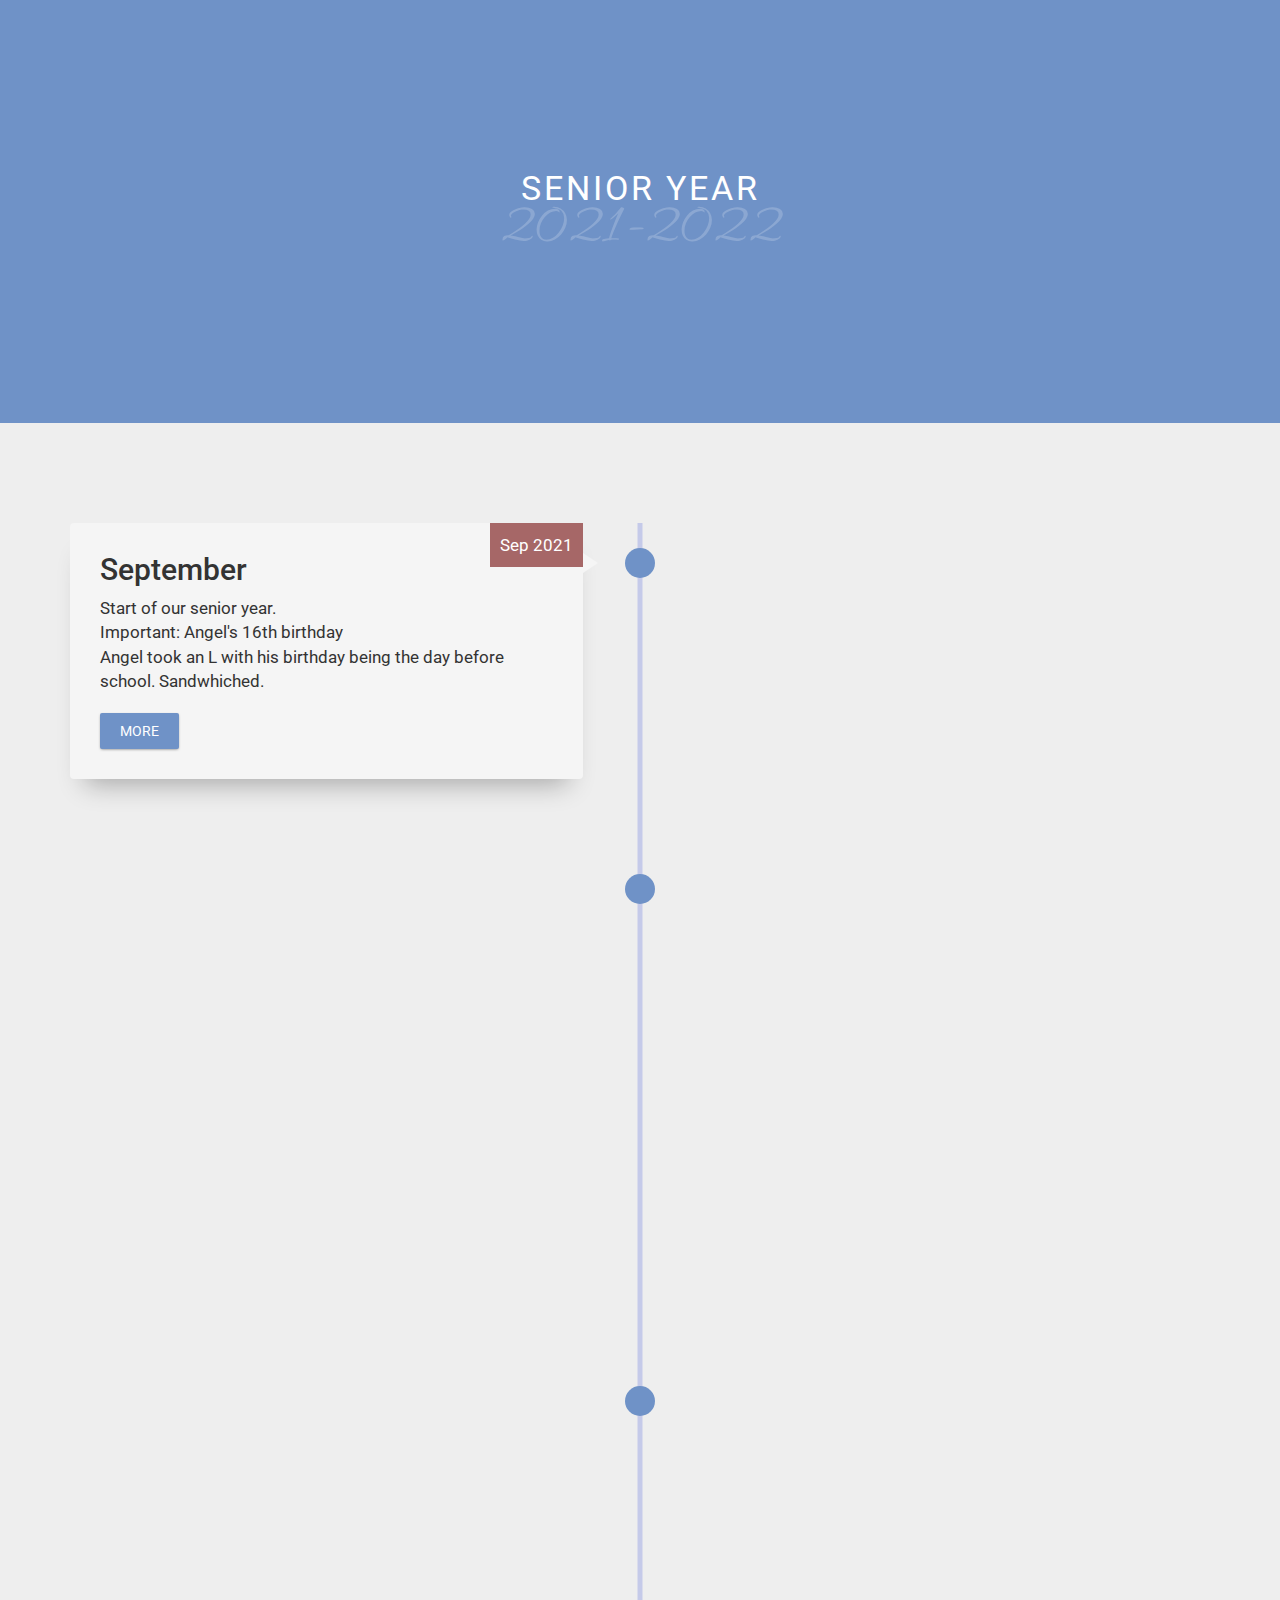
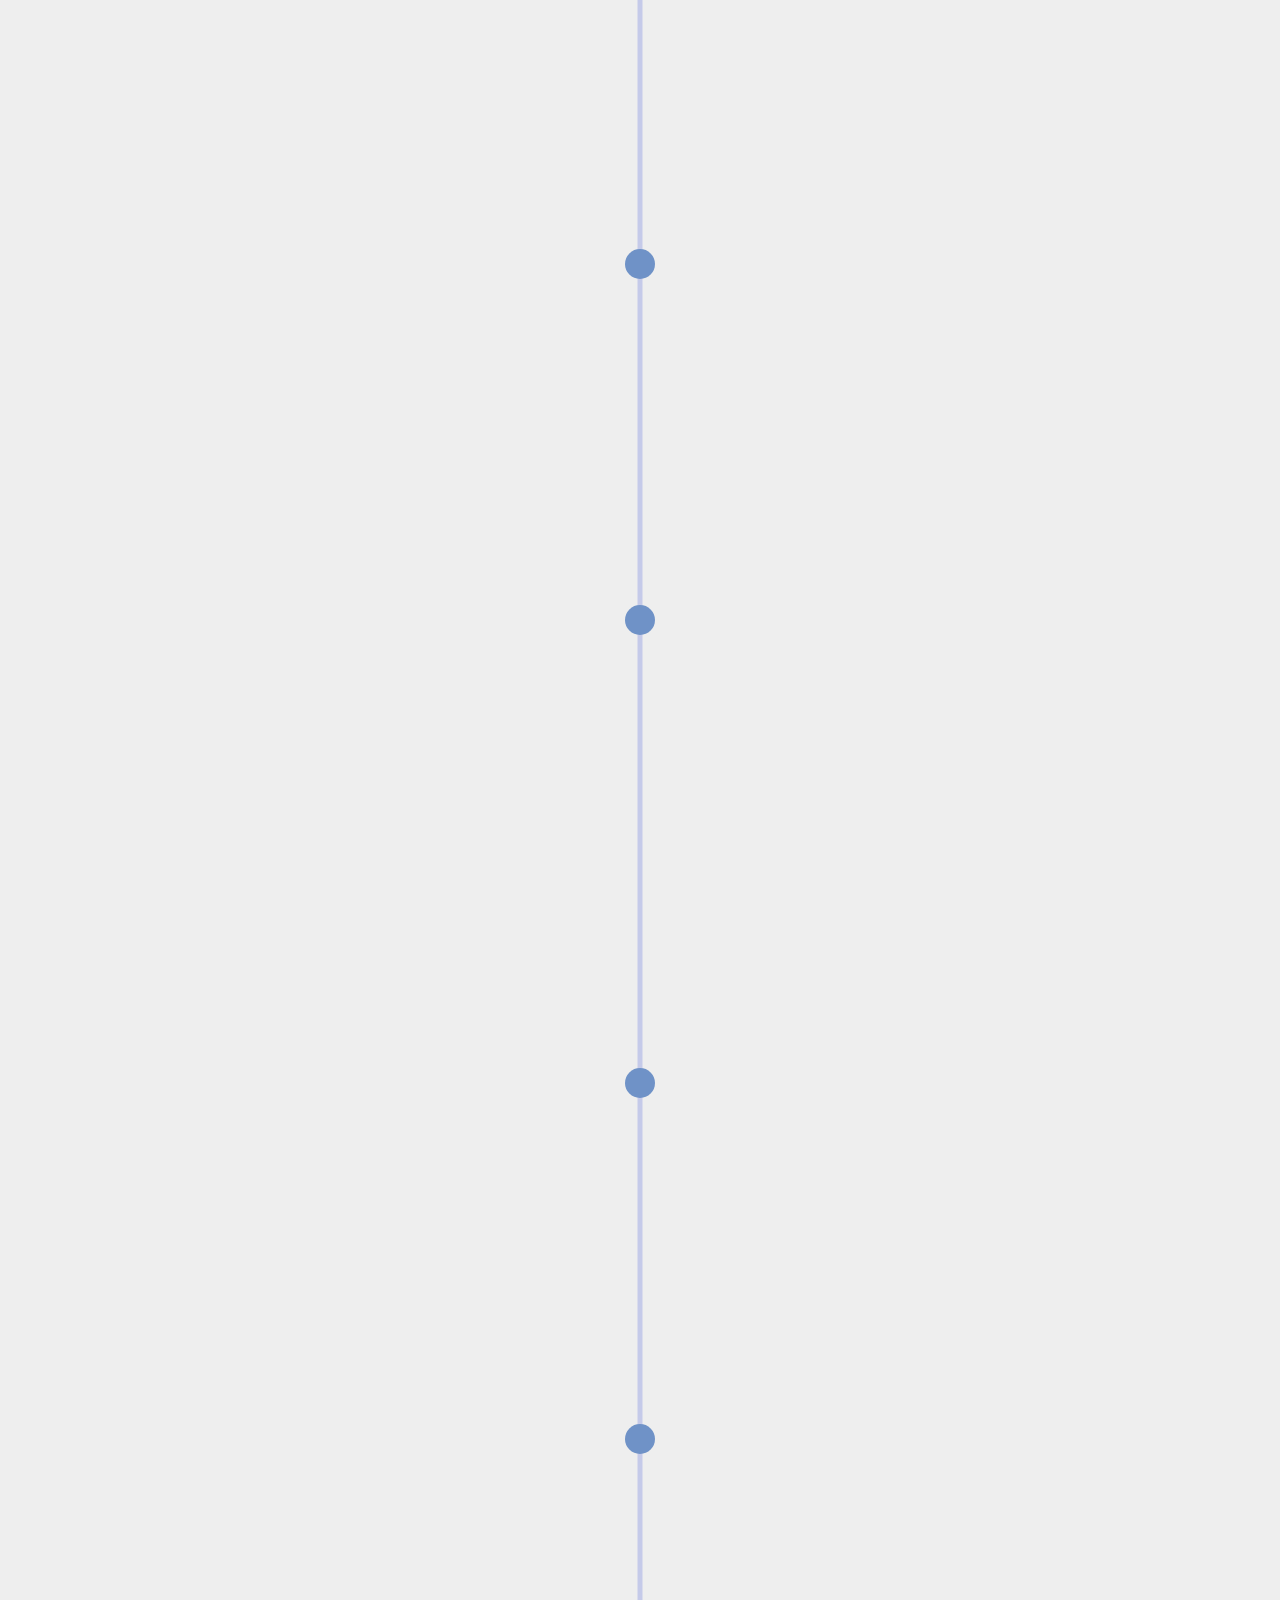
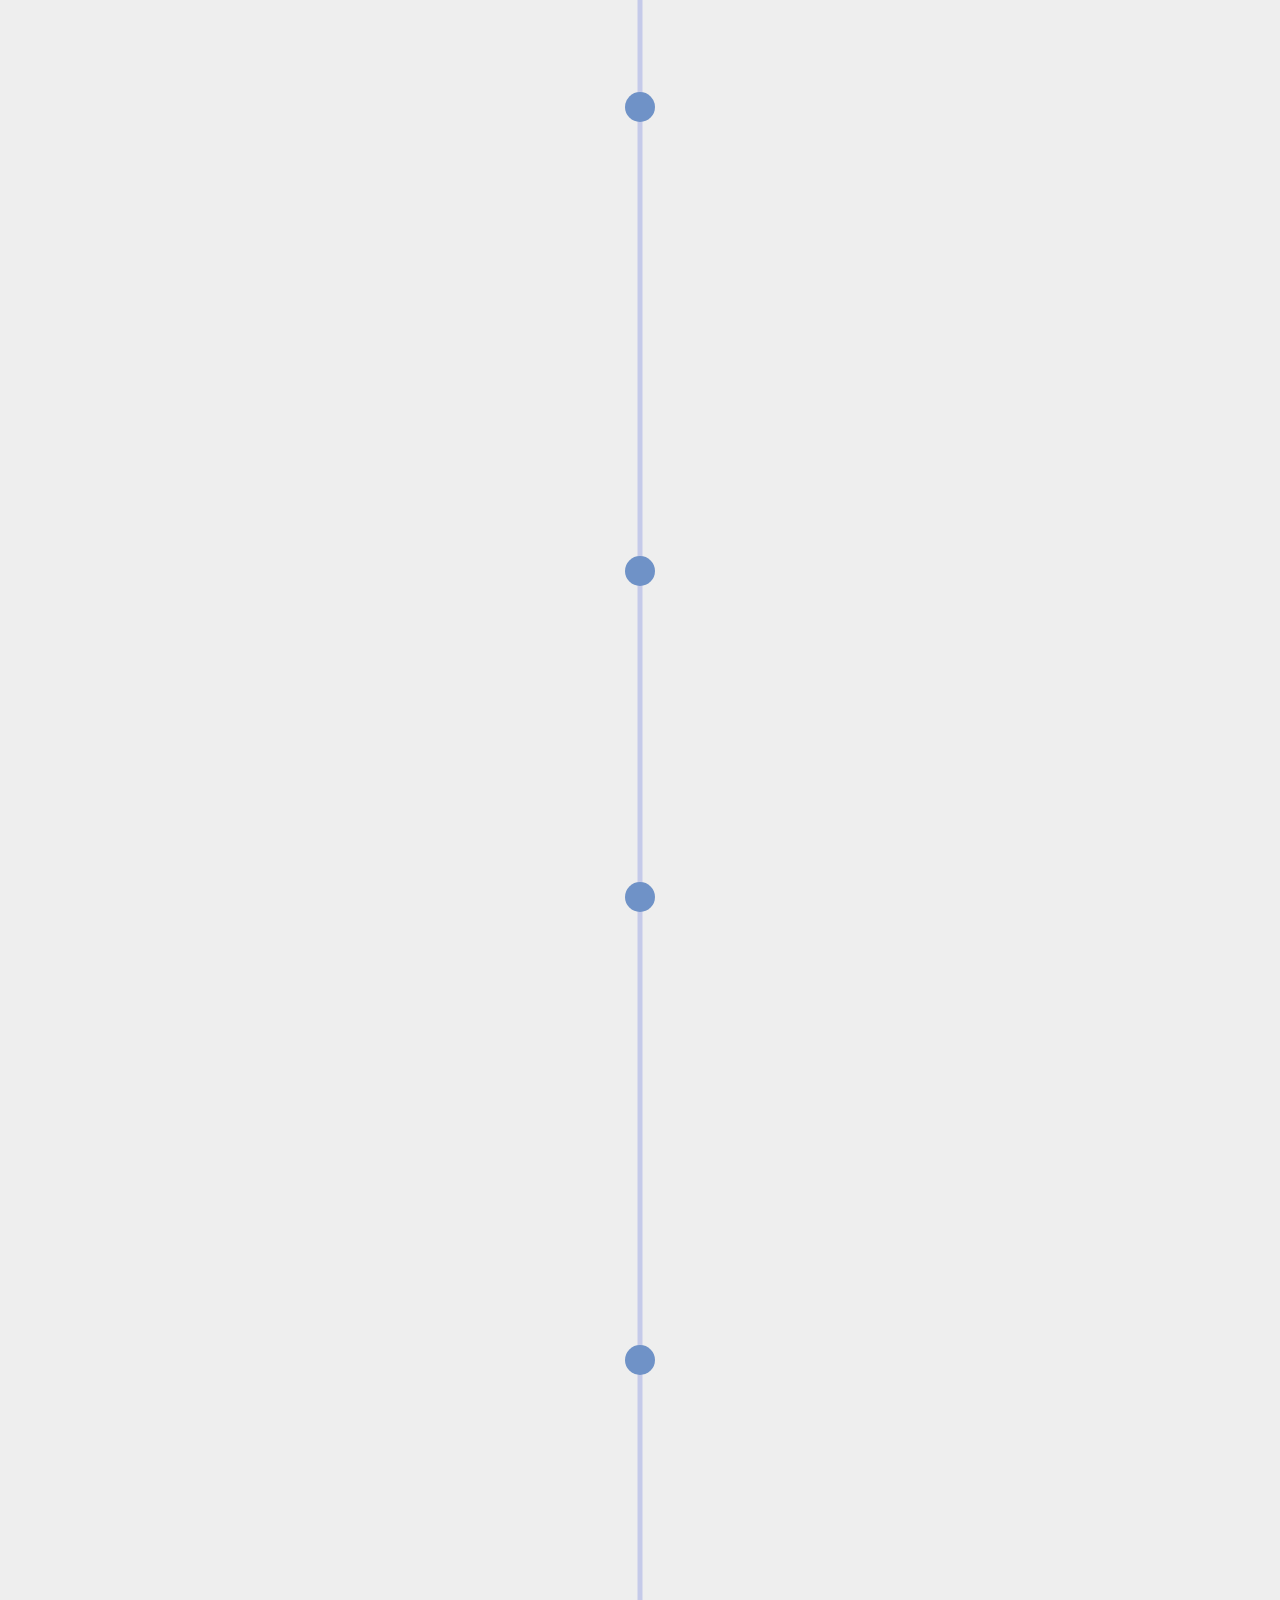
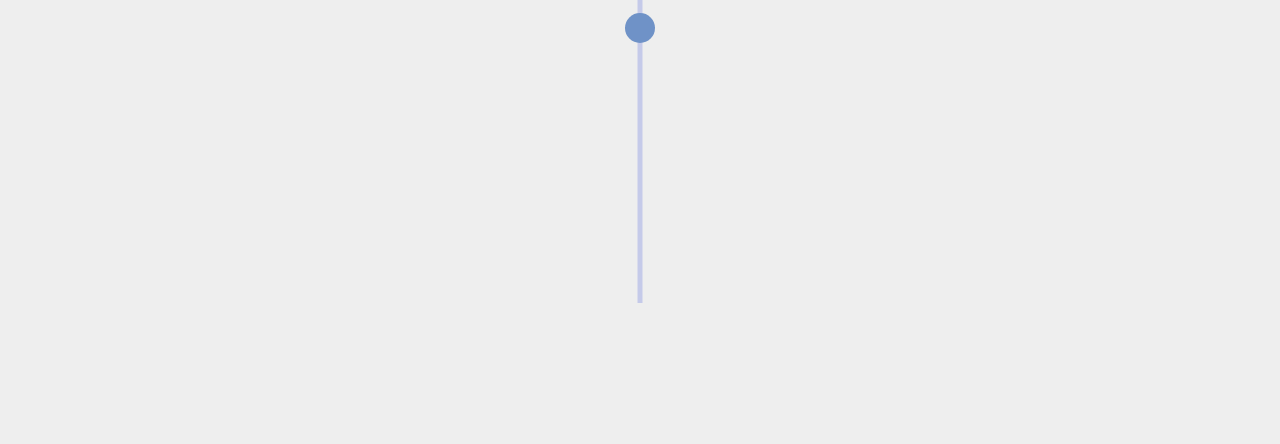
==== index.html @ 7dda56ee "octobev" ====
<!DOCTYPE html>
<html lang="en">
    <head>
        <link href="https://fonts.googleapis.com/css?family=Roboto:100i,300,400,500,700" rel="stylesheet">
        <link href="https://fonts.googleapis.com/css?family=Allura" rel="stylesheet">
        <link rel="stylesheet" href="https://maxcdn.bootstrapcdn.com/bootstrap/3.3.6/css/bootstrap.min.css">
        <link rel="stylesheet" href="style.css">
        <script src="othe.js"></script>
        <script src="pt2.js"></script>
        <script src="code.js"></script>
    </head>
    <header>
        <div class="container text-center">
        <h1>Senior Year</h1>
        <p>2021-2022</p>
        </div>
    </header>
    
    <section class="timeline">
        <div class="container">
        <div class="timeline-item">
            <div class="timeline-img"></div>
    
            <div class="timeline-content js--fadeInLeft">
            <h2>September</h2>
            <div class="date">Sep 2021</div>
            <p>Start of our senior year.<br>Important: Angel's 16th birthday<br>Angel took an L with his birthday being the day before school. Sandwhiched.</p>
            <a class="bnt-more" href="javascript:void(0)">More</a>
            </div>
        </div> 
    
        <div class="timeline-item">
    
            <div class="timeline-img"></div>
    
            <div class="timeline-content timeline-card js--fadeInRight">
            <div class="timeline-img-header-oct">
                <h2>October</h2>
            </div>
            <div class="date">Oct 2021</div>
            <p>Spooky month and our Walmart and Target phase. But most importantly it was the initiation of Adan, an event that dealt with flat tires and sitting in the dark in a car waiting. In the process we learned Angel is able to lift cars. For some reason so much happened this month and I dont have space here. CLICK THE BUTTON!</p>
            <a class="bnt-more" href="javascript:void(0)">More</a>
            </div>
    
        </div>   
    
        <div class="timeline-item">
    
            <div class="timeline-img"></div>
    
            <div class="timeline-content timeline-card js--fadeInLeft">
            <div class="timeline-img-header-nov">
                <h2>November</h2>
            </div>
            <div class="date">Nov 2021</div>
            <p>Lorem ipsum dolor sit amet, consectetur adipisicing elit. Maxime ipsa ratione omnis alias cupiditate saepe atque totam aperiam sed nulla voluptatem recusandae dolor, nostrum excepturi amet in dolores. Alias, ullam.</p>
            <a class="bnt-more" href="javascript:void(0)">More</a>
            </div>
        </div>   
    
        <div class="timeline-item">
    
            <div class="timeline-img"></div>
    
            <div class="timeline-content js--fadeInRight">
            <h2>December</h2>
            <div class="date">Dec 2021</div>
            <p>Lorem ipsum dolor sit amet, consectetur adipisicing elit. Maxime ipsa ratione omnis alias cupiditate saepe atque totam aperiam sed nulla voluptatem recusandae dolor, nostrum excepturi amet in dolores. Alias, ullam.</p>
            <a class="bnt-more" href="javascript:void(0)">More</a>
            </div>
        </div>   
    
        <div class="timeline-item">
    
            <div class="timeline-img"></div>
    
            <div class="timeline-content timeline-card js--fadeInLeft">
            <div class="timeline-img-header-jan">
                <h2>January</h2>
            </div>
            <div class="date">Jan 2022</div>
            <p>Lorem ipsum dolor sit amet, consectetur adipisicing elit. Maxime ipsa ratione omnis alias cupiditate saepe atque totam aperiam sed nulla voluptatem recusandae dolor, nostrum excepturi amet in dolores. Alias, ullam.</p>
            <a class="bnt-more" href="javascript:void(0)">More</a>
            </div>
        </div>   
    
        <div class="timeline-item">
    
            <div class="timeline-img"></div>
    
            <div class="timeline-content js--fadeInRight">                
            <div class="date">Feb 2022</div>
            <h2>February</h2>
            <p>Lorem ipsum dolor sit amet, consectetur adipisicing elit. Maxime ipsa ratione omnis alias cupiditate saepe atque totam aperiam sed nulla voluptatem recusandae dolor, nostrum excepturi amet in dolores. Alias, ullam.</p>
            <a class="bnt-more" href="javascript:void(0)">More</a>
            </div>
        </div>  
    
        <div class="timeline-item">
    
            <div class="timeline-img"></div>
    
            <div class="timeline-content js--fadeInLeft">
            <div class="date">Mar 2022</div>
            <h2>March</h2>
            <blockquote>Lorem ipsum dolor sit amet, consectetur adipisicing elit. Dicta explicabo debitis omnis dolor iste fugit totam quasi inventore!</blockquote>
            </div>
        </div>   
    
        <div class="timeline-item">
    
            <div class="timeline-img"></div>
    
            <div class="timeline-content timeline-card js--fadeInRight">
            <div class="timeline-img-header">
                <h2>April</h2>
            </div>
            <div class="date">Apr 2022</div>
            <p>Lorem ipsum dolor sit amet, consectetur adipisicing elit. Maxime ipsa ratione omnis alias cupiditate saepe atque totam aperiam sed nulla voluptatem recusandae dolor, nostrum excepturi amet in dolores. Alias, ullam.</p>
            <a class="bnt-more" href="javascript:void(0)">More</a>
            </div>
        </div>  
    
        <div class="timeline-item">
    
            <div class="timeline-img"></div>
    
            <div class="timeline-content js--fadeInLeft">
            <div class="date">May 2022</div>
            <h2>May</h2>
            <p>Lorem ipsum dolor sit amet, consectetur adipisicing elit. Maxime ipsa ratione omnis alias cupiditate saepe atque totam aperiam sed nulla voluptatem recusandae dolor, nostrum excepturi amet in dolores. Alias, ullam.</p>
            <a class="bnt-more" href="javascript:void(0)">More</a>
            </div>
        </div>   
    
        <div class="timeline-item">
    
            <div class="timeline-img"></div>
    
            <div class="timeline-content timeline-card js--fadeInRight">
            <div class="timeline-img-header">
                <h2>June</h2>
            </div>
            <div class="date">Jun 2022</div>
            <p>Lorem ipsum dolor sit amet, consectetur adipisicing elit. Maxime ipsa ratione omnis alias cupiditate saepe atque totam aperiam sed nulla voluptatem recusandae dolor, nostrum excepturi amet in dolores. Alias, ullam.</p>
            <a class="bnt-more" href="javascript:void(0)">More</a>
            </div>
        </div>

        <div class="timeline-item">
    
            <div class="timeline-img" ></div>
    
            <div class="timeline-content js--fadeInLeft">
            <div class="date">Jul 2022</div>
            <h2>July</h2>
            <blockquote>Lorem ipsum dolor sit amet, consectetur adipisicing elit. Dicta explicabo debitis omnis dolor iste fugit totam quasi inventore!</blockquote>
            </div>
        </div> 

        <div class="timeline-item">
    
            <div class="timeline-img"></div>
    
            <div class="timeline-content js--fadeInRight">
            <div class="date">Aug 2022</div>
            <h2>August</h2>
            <p>Lorem ipsum dolor sit amet, consectetur adipisicing elit. Maxime ipsa ratione omnis alias cupiditate saepe atque totam aperiam sed nulla voluptatem recusandae dolor, nostrum excepturi amet in dolores. Alias, ullam.</p>
            <a class="bnt-more" href="javascript:void(0)">More</a>
            </div>
        </div>
    
        </div>
    </section>
</html>
---- style.css ----
@import "othe.css";
 section {
	 padding: 100px 0;
}
 html, body {
	 overflow-x: hidden;
}
 body {
	 font-family: 'Roboto';
	 font-size: 17px;
	 font-weight: 400;
	 background-color: #eee;
}
 h1 {
	 font-size: 200%;
	 text-transform: uppercase;
	 letter-spacing: 3px;
	 font-weight: 400;
}
 header {
	 background: #6F92C7;
	 color: #fff;
	 padding: 150px 0;
}
 header p {
	 font-family: 'Allura';
	 color: rgba(255, 255, 255, .2);
	 margin-bottom: 0;
	 font-size: 60px;
	 margin-top: -30px;
}
 .timeline {
	 position: relative;
}
 .timeline::before {
	 content: '';
	 background: #c5cae9;
	 width: 5px;
	 height: 95%;
	 position: absolute;
	 left: 50%;
	 transform: translateX(-50%);
}
 .timeline-item {
	 width: 100%;
	 margin-bottom: 70px;
}
 .timeline-item:nth-child(even) .timeline-content {
	 float: right;
	 padding: 40px 30px 10px 30px;
}
 .timeline-item:nth-child(even) .timeline-content .date {
	 right: auto;
	 left: 0;
}
 .timeline-item:nth-child(even) .timeline-content::after {
	 content: '';
	 position: absolute;
	 border-style: solid;
	 width: 0;
	 height: 0;
	 top: 30px;
	 left: -15px;
	 border-width: 10px 15px 10px 0;
	 border-color: transparent #f5f5f5 transparent transparent;
}
 .timeline-item::after {
	 content: '';
	 display: block;
	 clear: both;
}
 .timeline-content {
	 position: relative;
	 width: 45%;
	 padding: 10px 30px;
	 border-radius: 4px;
	 background: #f5f5f5;
	 box-shadow: 0 20px 25px -15px rgba(0, 0, 0, .3);
}
 .timeline-content::after {
	 content: '';
	 position: absolute;
	 border-style: solid;
	 width: 0;
	 height: 0;
	 top: 30px;
	 right: -15px;
	 border-width: 10px 0 10px 15px;
	 border-color: transparent transparent transparent #f5f5f5;
}
 .timeline-img {
	 width: 30px;
	 height: 30px;
	 background: #6F92C7;
	 border-radius: 50%;
	 position: absolute;
	 left: 50%;
	 margin-top: 25px;
	 margin-left: -15px;
}
 a {
	 background: #6F92C7;
	 color: #fff;
	 padding: 8px 20px;
	 text-transform: uppercase;
	 font-size: 14px;
	 margin-bottom: 20px;
	 margin-top: 10px;
	 display: inline-block;
	 border-radius: 2px;
	 box-shadow: 0 1px 3px -1px rgba(0, 0, 0, .6);
}
 a:hover, a:active, a:focus {
	 background: #32408f;
	 color: #fff;
	 text-decoration: none;
}
 .timeline-card {
	 padding: 0 !important;
}
 .timeline-card p {
	 padding: 0 20px;
}
 .timeline-card a {
	 margin-left: 20px;
}
 .timeline-item .timeline-img-header {
	 background: linear-gradient(rgba(0, 0, 0, 0), rgba(0, 0, 0, .4)), url('https://picsum.photos/1000/800/?random') center center no-repeat;
	 background-size: cover;
}

 .timeline-img-header {
	 height: 200px;
	 position: relative;
	 margin-bottom: 20px;
}
 .timeline-img-header h2 {
	 color: #fff;
	 position: absolute;
	 bottom: 5px;
	 left: 20px;
}

.timeline-item .timeline-img-header-oct {
	background: linear-gradient(rgba(0, 0, 0, 0), rgba(0, 0, 0, .4)), url('covphotos/oct1_ccexpress.jpeg') center center no-repeat;
	background-size: cover;
}
.timeline-img-header-oct {
	height: 200px;
	position: relative;
	margin-bottom: 20px;
}
.timeline-img-header-oct h2 {
	color: #fff;
	position: absolute;
	bottom: 5px;
	left: 20px;
}

.timeline-item .timeline-img-header-nov {
	background: linear-gradient(rgba(0, 0, 0, 0), rgba(0, 0, 0, .4)), url('covphotos/nov1_ccexpress.jpeg') center center no-repeat;
	background-size: cover;
}
.timeline-img-header-nov {
	height: 200px;
	position: relative;
	margin-bottom: 20px;
}
.timeline-img-header-nov h2 {
	color: #fff;
	position: absolute;
	bottom: 5px;
	left: 20px;
}

.timeline-item .timeline-img-header-jan {
	background: linear-gradient(rgba(0, 0, 0, 0), rgba(0, 0, 0, .4)), url('covphotos/jan1_ccexpress.jpeg') center center no-repeat;
	background-size: cover;
}
.timeline-img-header-jan {
	height: 200px;
	position: relative;
	margin-bottom: 20px;
}
.timeline-img-header-jan h2 {
	color: #fff;
	position: absolute;
	bottom: 5px;
	left: 20px;
}


 blockquote {
	 margin-top: 30px;
	 color: #757575;
	 border-left-color: #6F92C7;
	 padding: 0 20px;
}
 .date {
	 background: #A66767;
	 display: inline-block;
	 color: #fff;
	 padding: 10px;
	 position: absolute;
	 top: 0;
	 right: 0;
}
 @media screen and (max-width: 768px) {
	 .timeline::before {
		 left: 50px;
	}
	 .timeline .timeline-img {
		 left: 50px;
	}
	 .timeline .timeline-content {
		 max-width: 100%;
		 width: auto;
		 margin-left: 70px;
	}
	 .timeline .timeline-item:nth-child(even) .timeline-content {
		 float: none;
	}
	 .timeline .timeline-item:nth-child(odd) .timeline-content::after {
		 content: '';
		 position: absolute;
		 border-style: solid;
		 width: 0;
		 height: 0;
		 top: 30px;
		 left: -15px;
		 border-width: 10px 15px 10px 0;
		 border-color: transparent #f5f5f5 transparent transparent;
	}
}
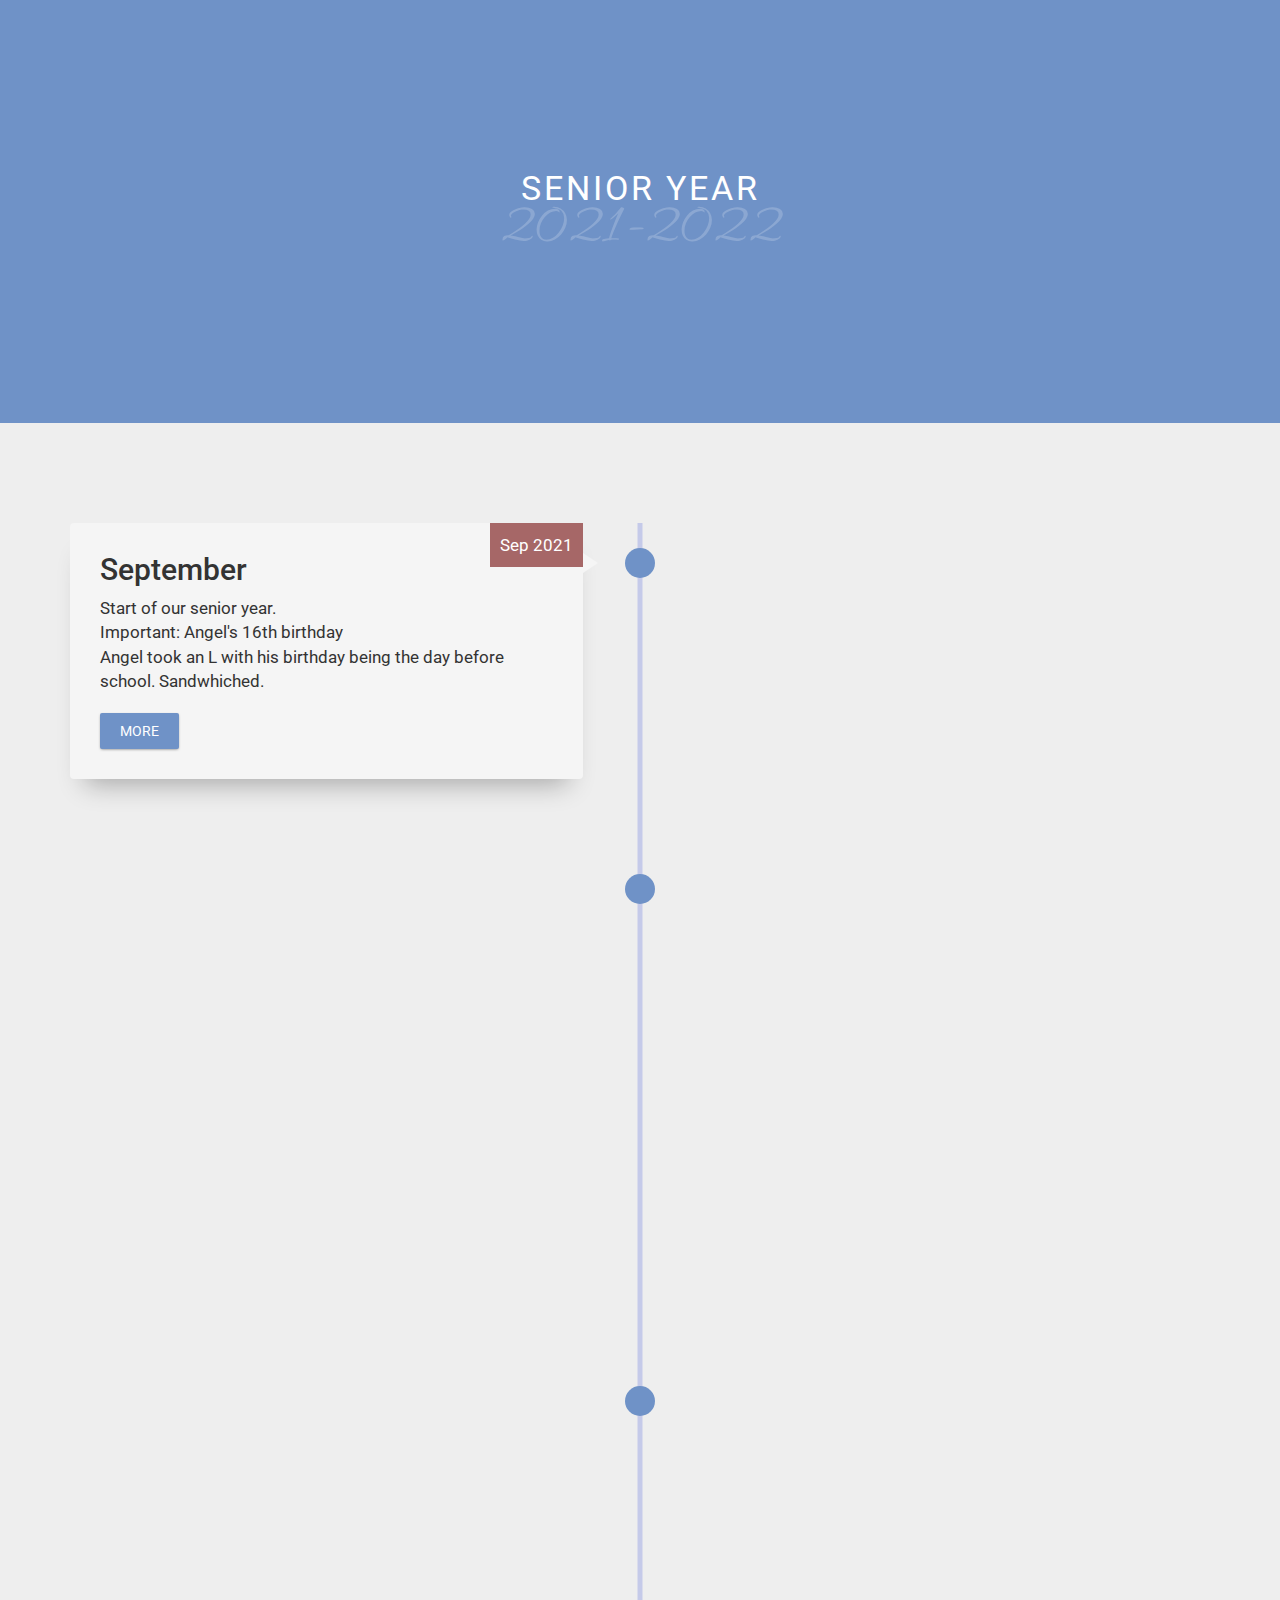
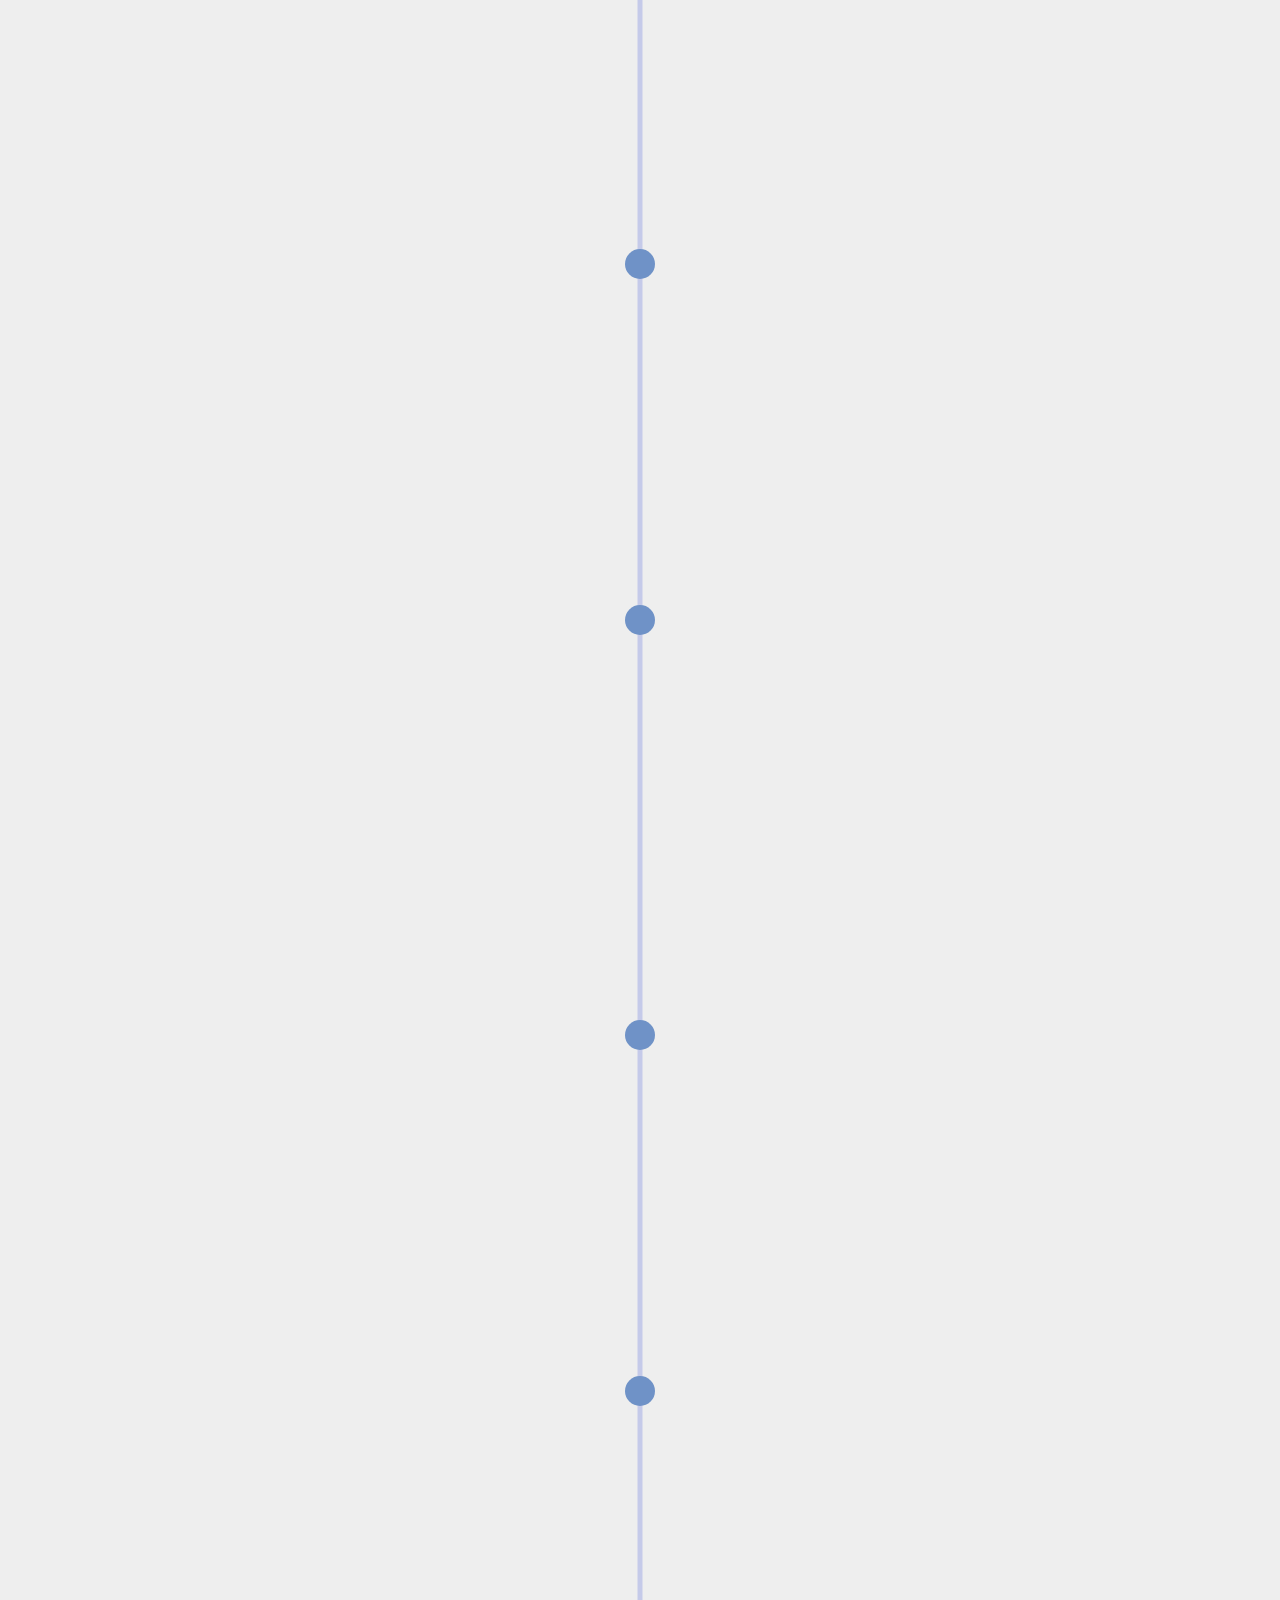
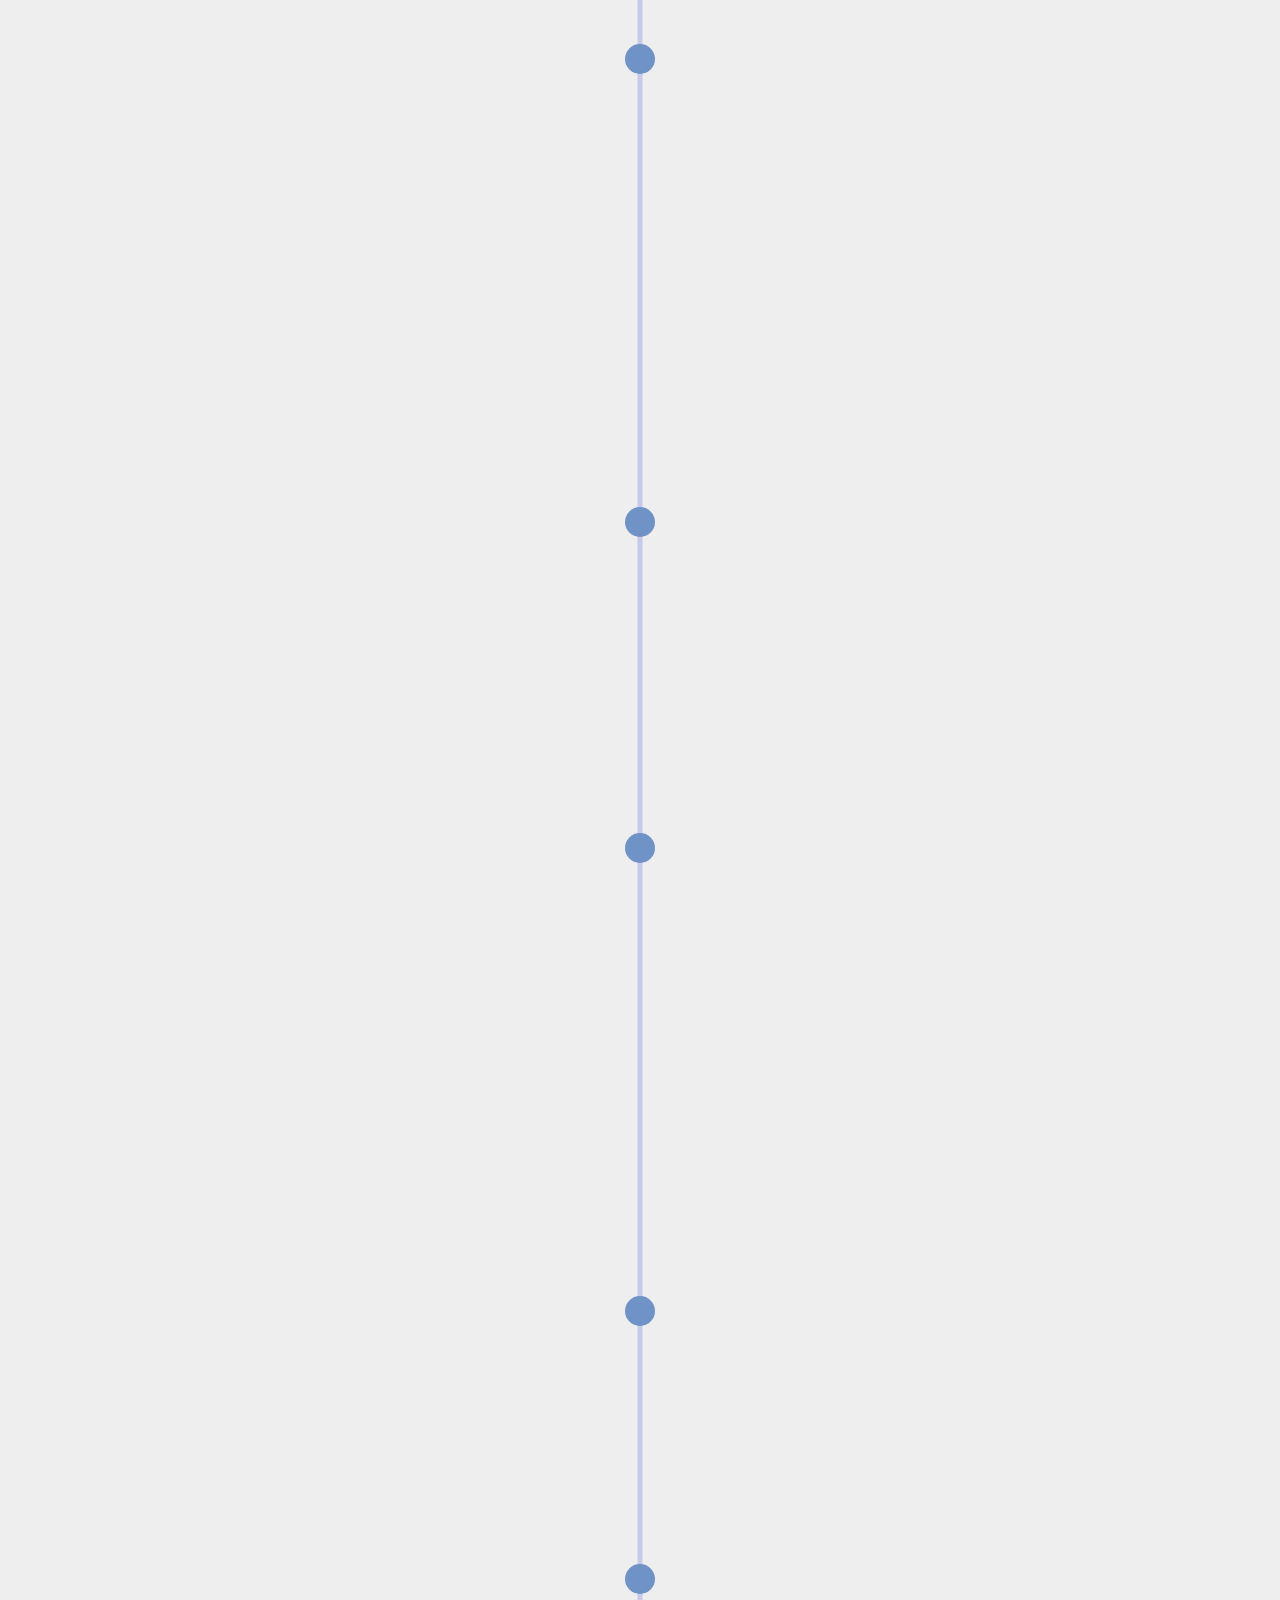
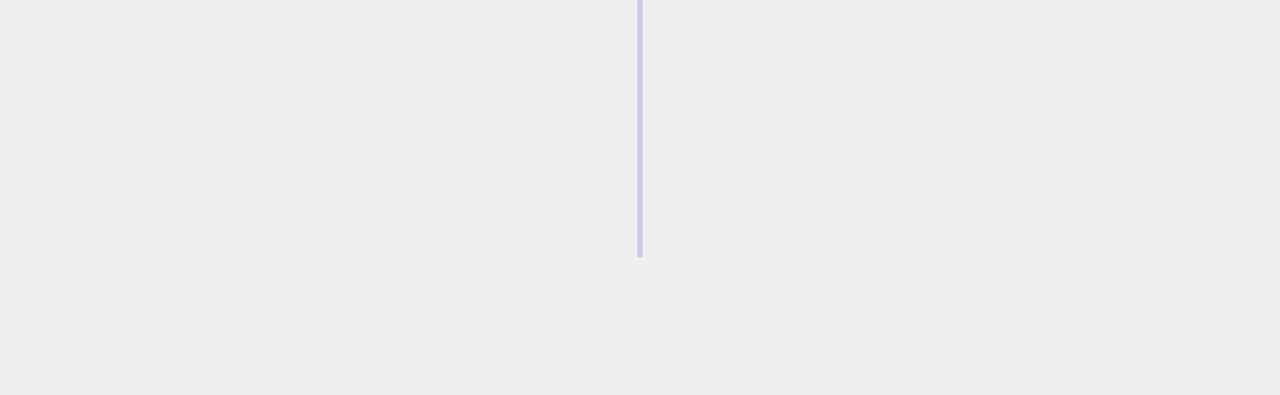
==== commit 25f38d94: "huwjgjegtpkog" ====
--- a/index.html
+++ b/index.html
@@ -53,7 +53,7 @@
                 <h2>November</h2>
             </div>
             <div class="date">Nov 2021</div>
-            <p>Lorem ipsum dolor sit amet, consectetur adipisicing elit. Maxime ipsa ratione omnis alias cupiditate saepe atque totam aperiam sed nulla voluptatem recusandae dolor, nostrum excepturi amet in dolores. Alias, ullam.</p>
+            <p>Richmond became legal and Lamisha turned 17. For some reason this was our out late on a Monday era. Unfortunately it was the beginning of college applications but that was a later problem.</p>
             <a class="bnt-more" href="javascript:void(0)">More</a>
             </div>
         </div>   
@@ -65,7 +65,7 @@
             <div class="timeline-content js--fadeInRight">
             <h2>December</h2>
             <div class="date">Dec 2021</div>
-            <p>Lorem ipsum dolor sit amet, consectetur adipisicing elit. Maxime ipsa ratione omnis alias cupiditate saepe atque totam aperiam sed nulla voluptatem recusandae dolor, nostrum excepturi amet in dolores. Alias, ullam.</p>
+            <p>Tis the season and the long awaited winter break had finally begun. Unfortunately there was a lot going on so we didn't do as much as we wanted to be but there we're still some fun moments.</p>
             <a class="bnt-more" href="javascript:void(0)">More</a>
             </div>
         </div>   
@@ -79,7 +79,7 @@
                 <h2>January</h2>
             </div>
             <div class="date">Jan 2022</div>
-            <p>Lorem ipsum dolor sit amet, consectetur adipisicing elit. Maxime ipsa ratione omnis alias cupiditate saepe atque totam aperiam sed nulla voluptatem recusandae dolor, nostrum excepturi amet in dolores. Alias, ullam.</p>
+            <p>Graduation year. What a great sounding year. I finally had a date with Vanya and Jasmine <3</p>
             <a class="bnt-more" href="javascript:void(0)">More</a>
             </div>
         </div>   
@@ -172,4 +172,4 @@
     
         </div>
     </section>
-</html>+</html>
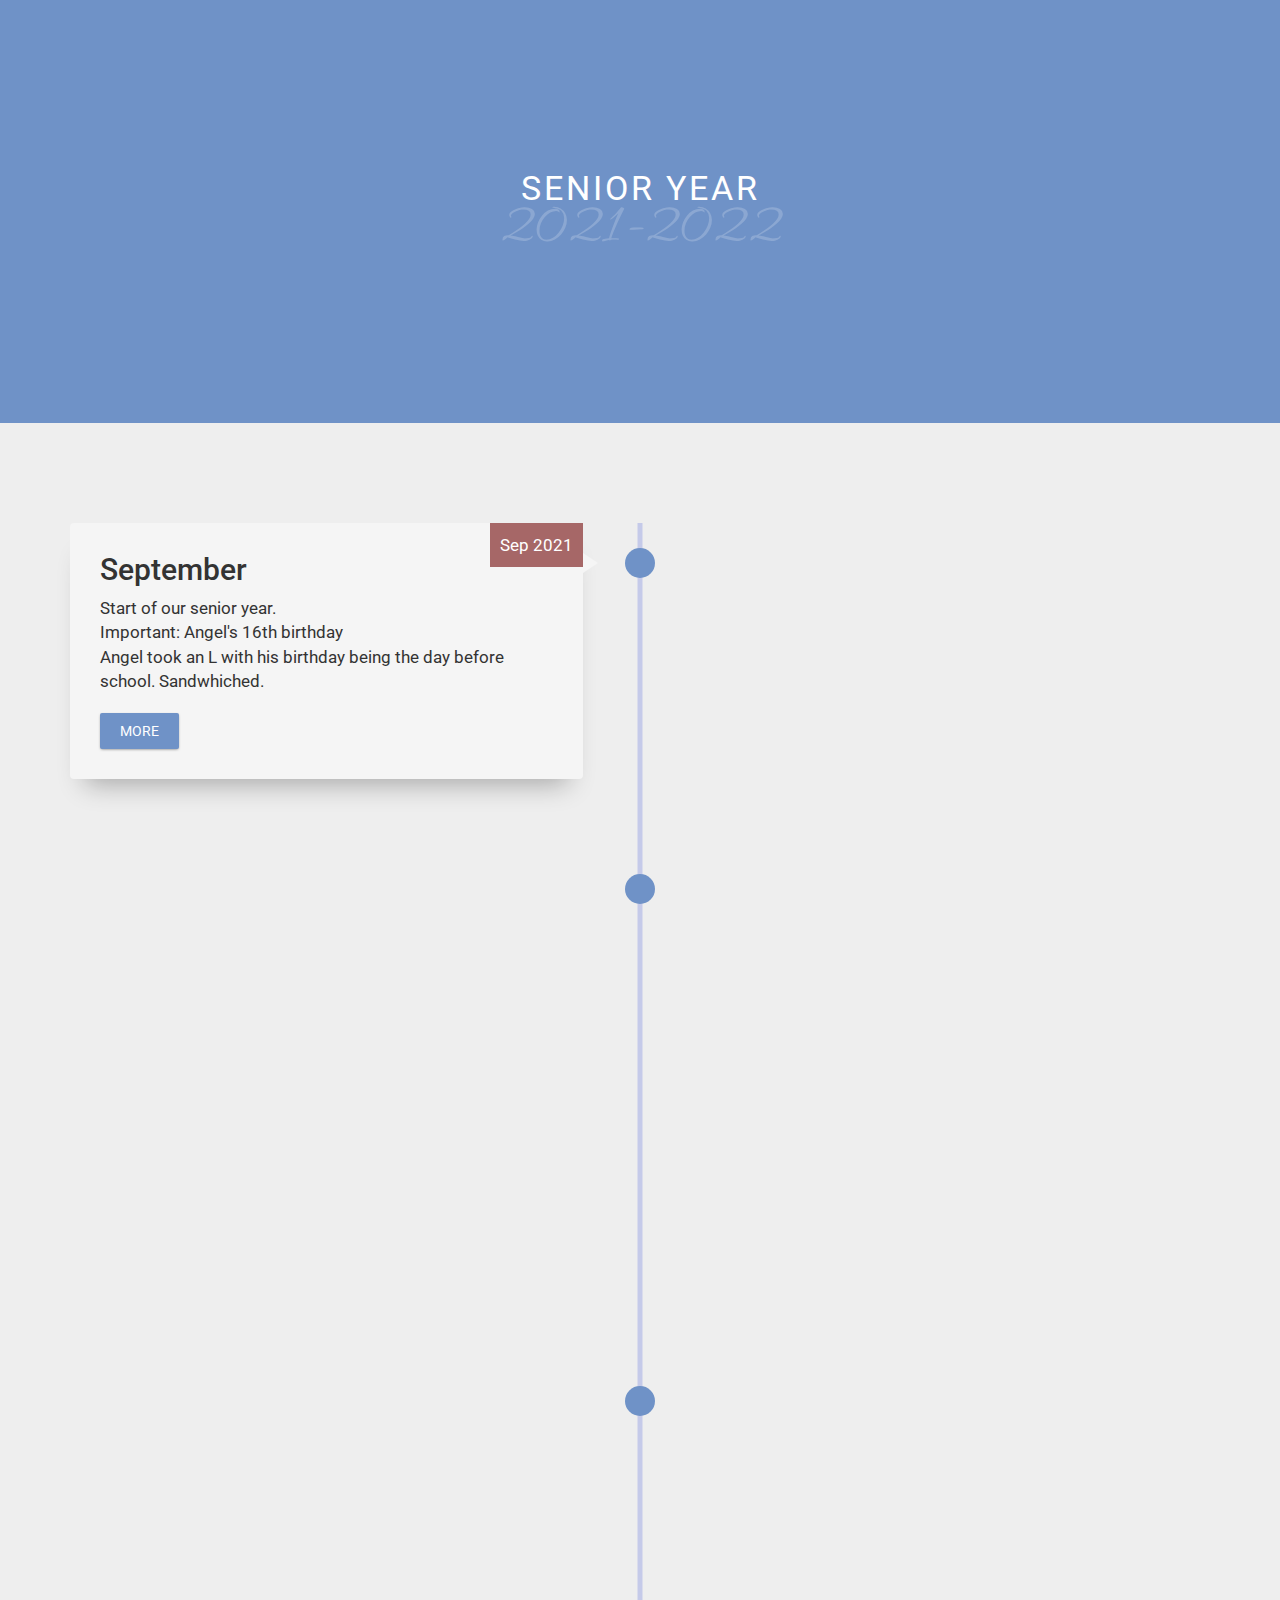
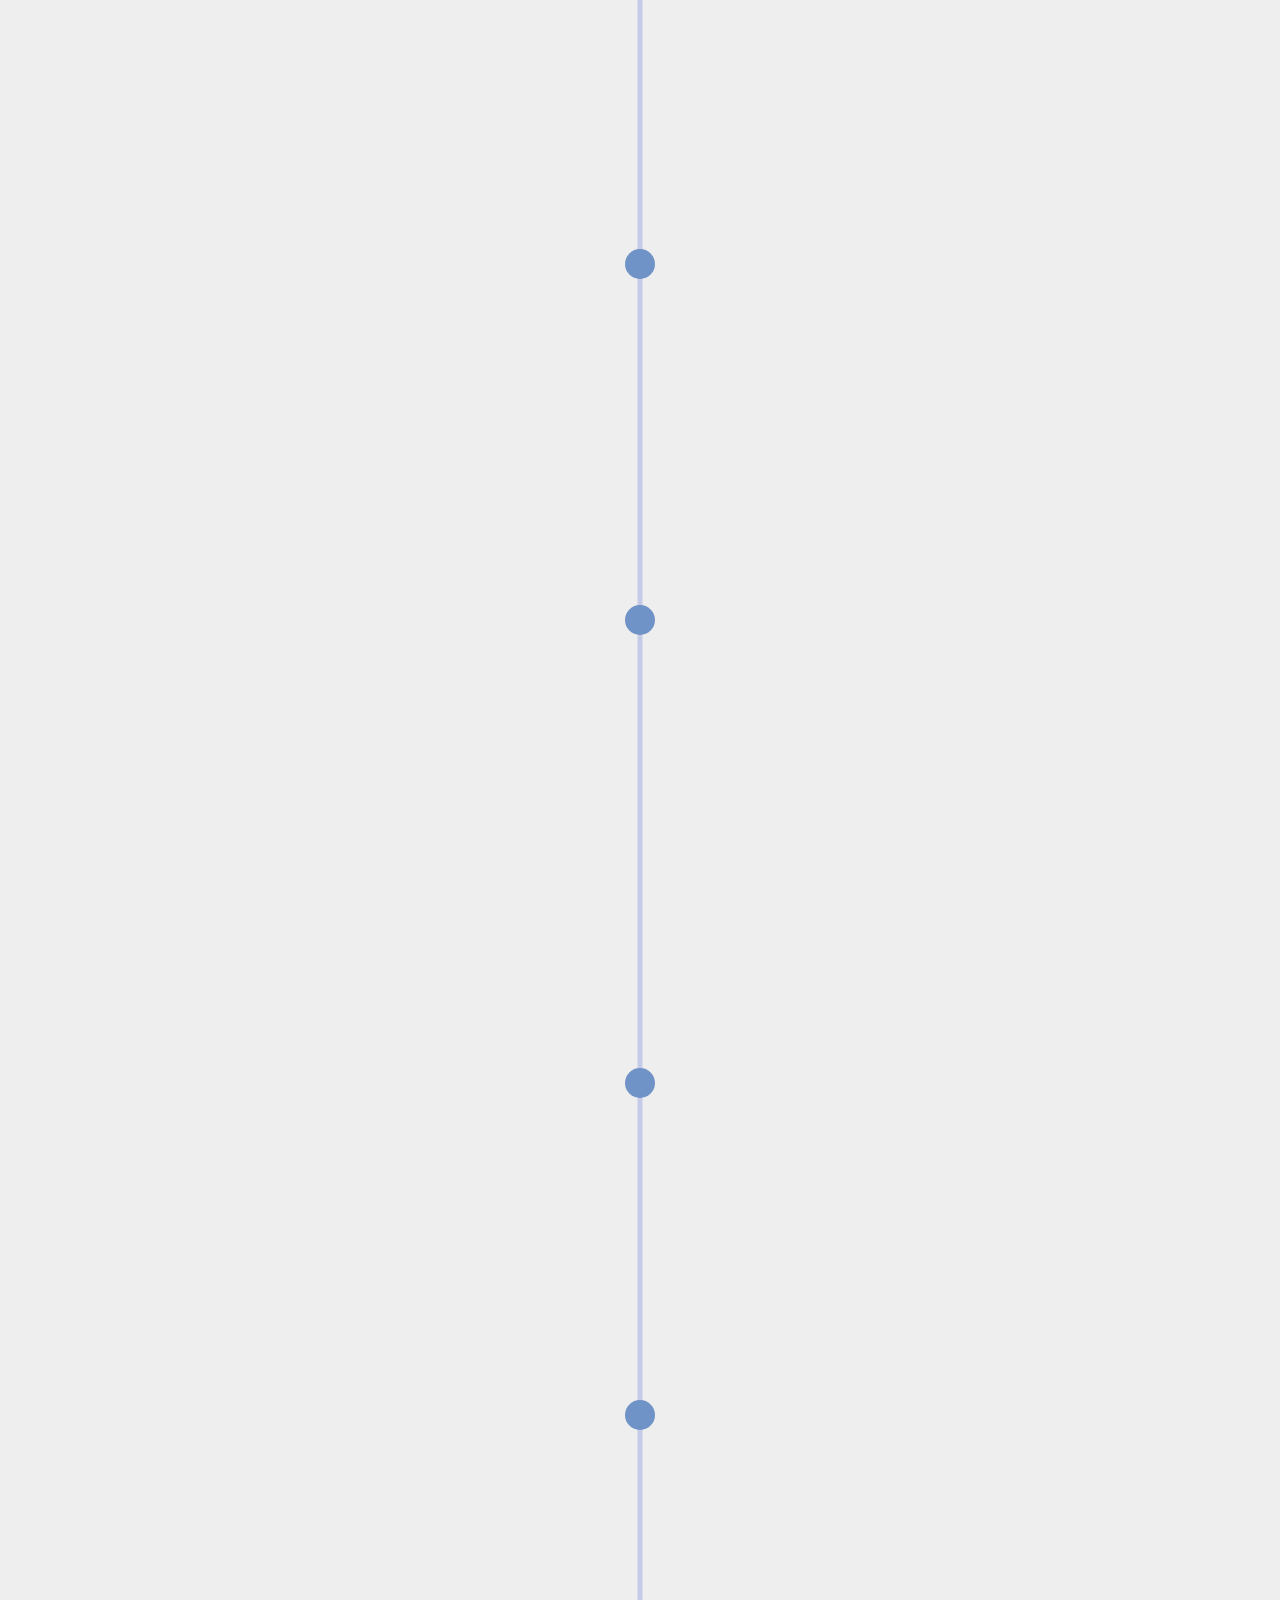
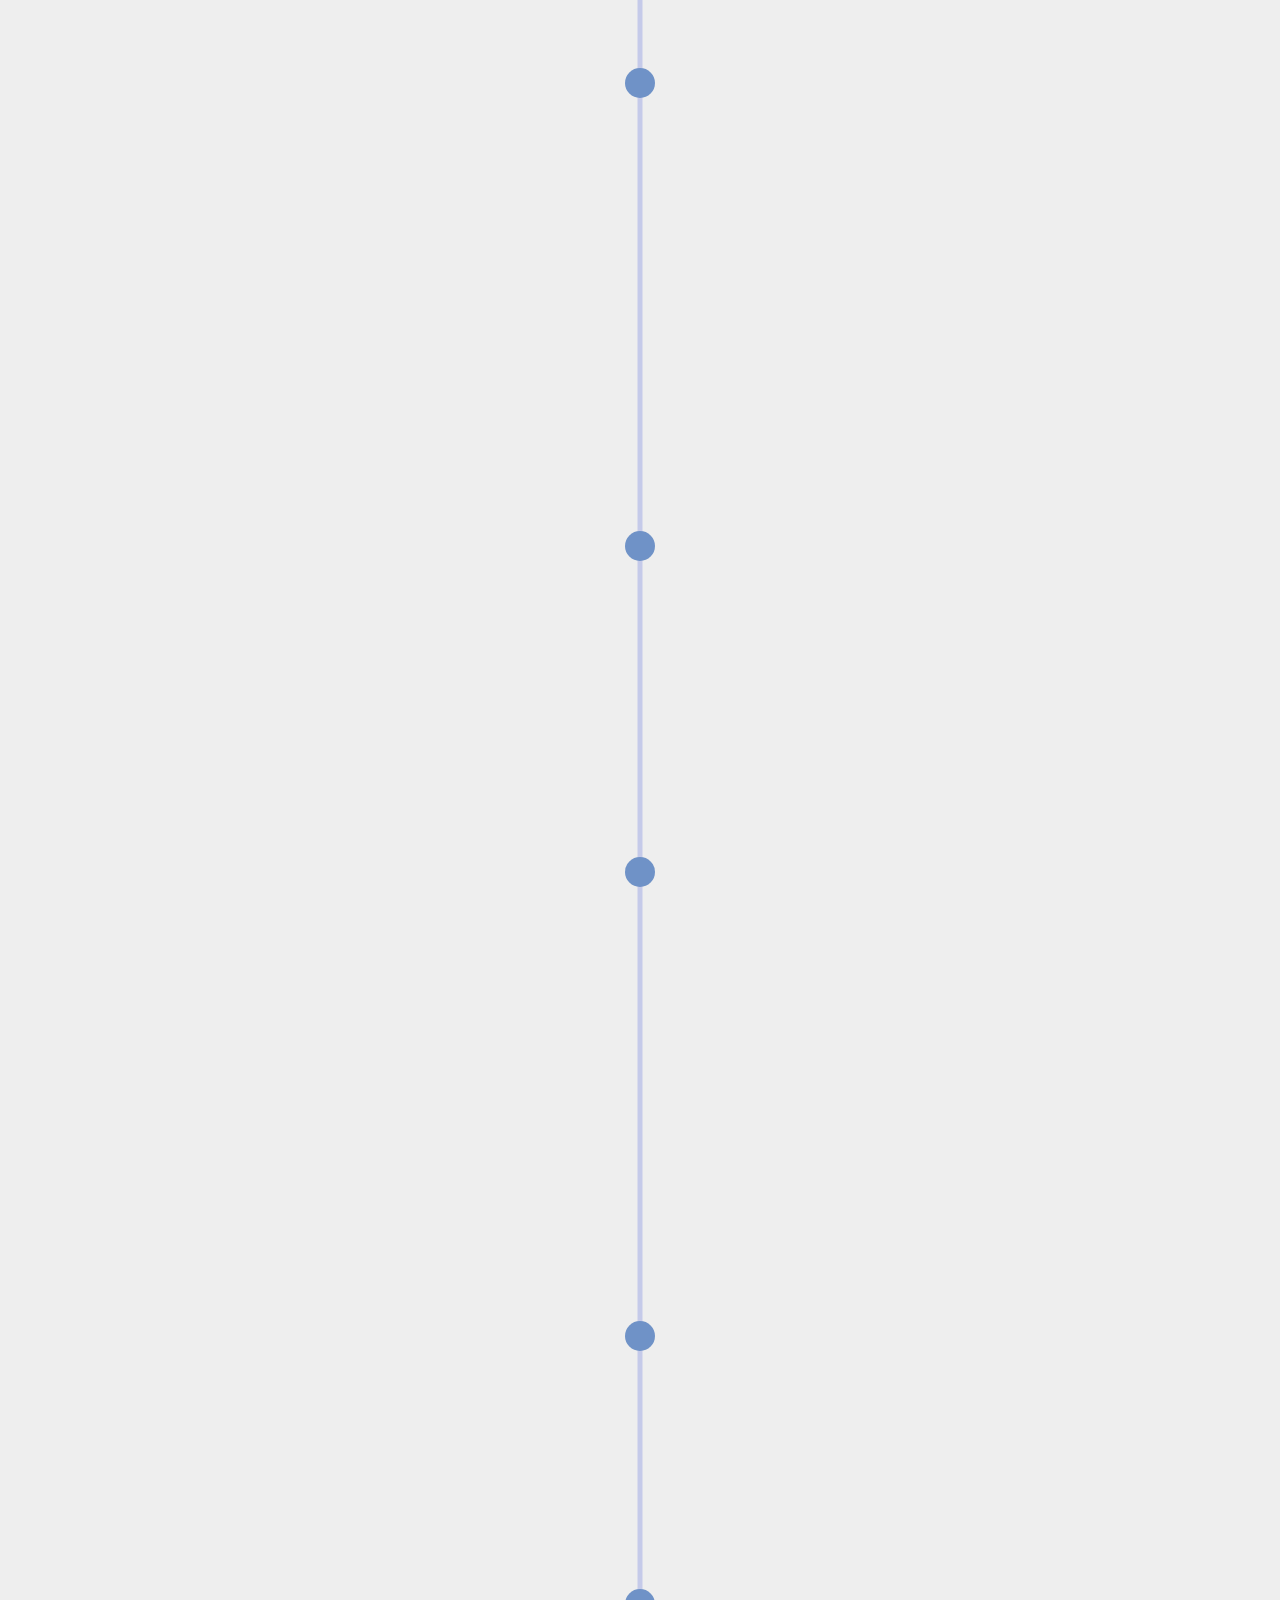
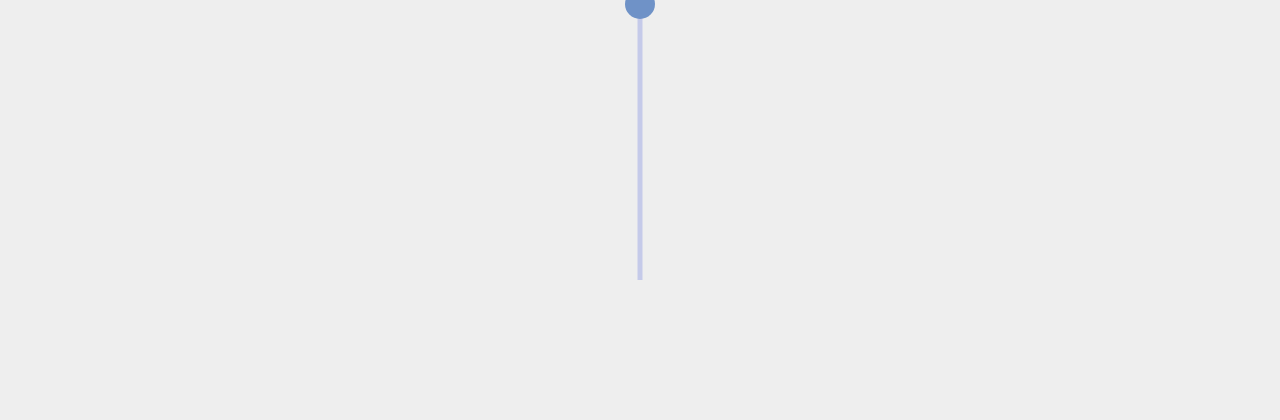
==== commit bf977e99: "Diego deletes the saves" ====
--- a/index.html
+++ b/index.html
@@ -79,7 +79,7 @@
                 <h2>January</h2>
             </div>
             <div class="date">Jan 2022</div>
-            <p>Graduation year. What a great sounding year. I finally had a date with Vanya and Jasmine <3</p>
+            <p>Graduation year. What a great sounding year. I finally had a date with Vanya and Jasmine <3<br>Uhhh I started the year under quarantine but also snow days. It actually snowed.</p>
             <a class="bnt-more" href="javascript:void(0)">More</a>
             </div>
         </div>   
@@ -91,7 +91,7 @@
             <div class="timeline-content js--fadeInRight">                
             <div class="date">Feb 2022</div>
             <h2>February</h2>
-            <p>Lorem ipsum dolor sit amet, consectetur adipisicing elit. Maxime ipsa ratione omnis alias cupiditate saepe atque totam aperiam sed nulla voluptatem recusandae dolor, nostrum excepturi amet in dolores. Alias, ullam.</p>
+            <p>Hannah has joined the legal people club. We tried skating at one point. Learned that we are not skating people and maybe never will be. Listen to Adan's interview that day</p>
             <a class="bnt-more" href="javascript:void(0)">More</a>
             </div>
         </div>  
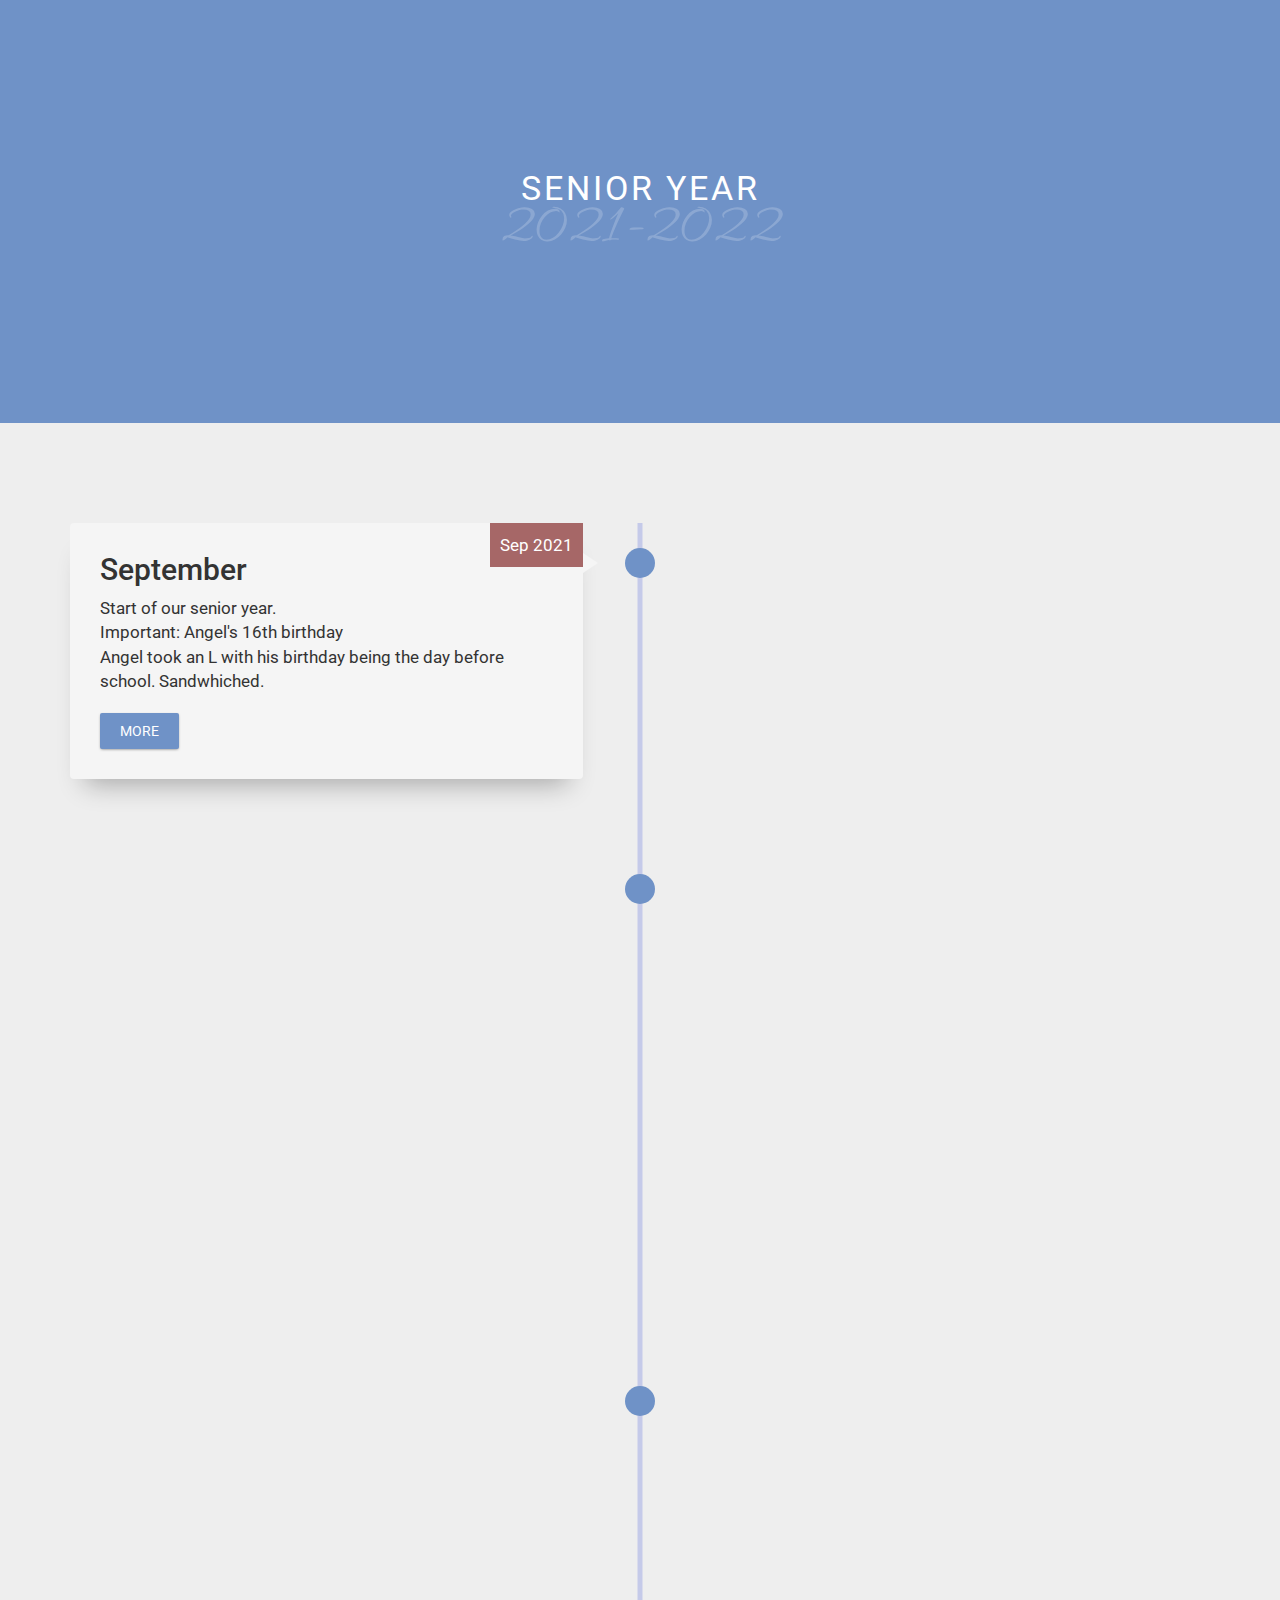
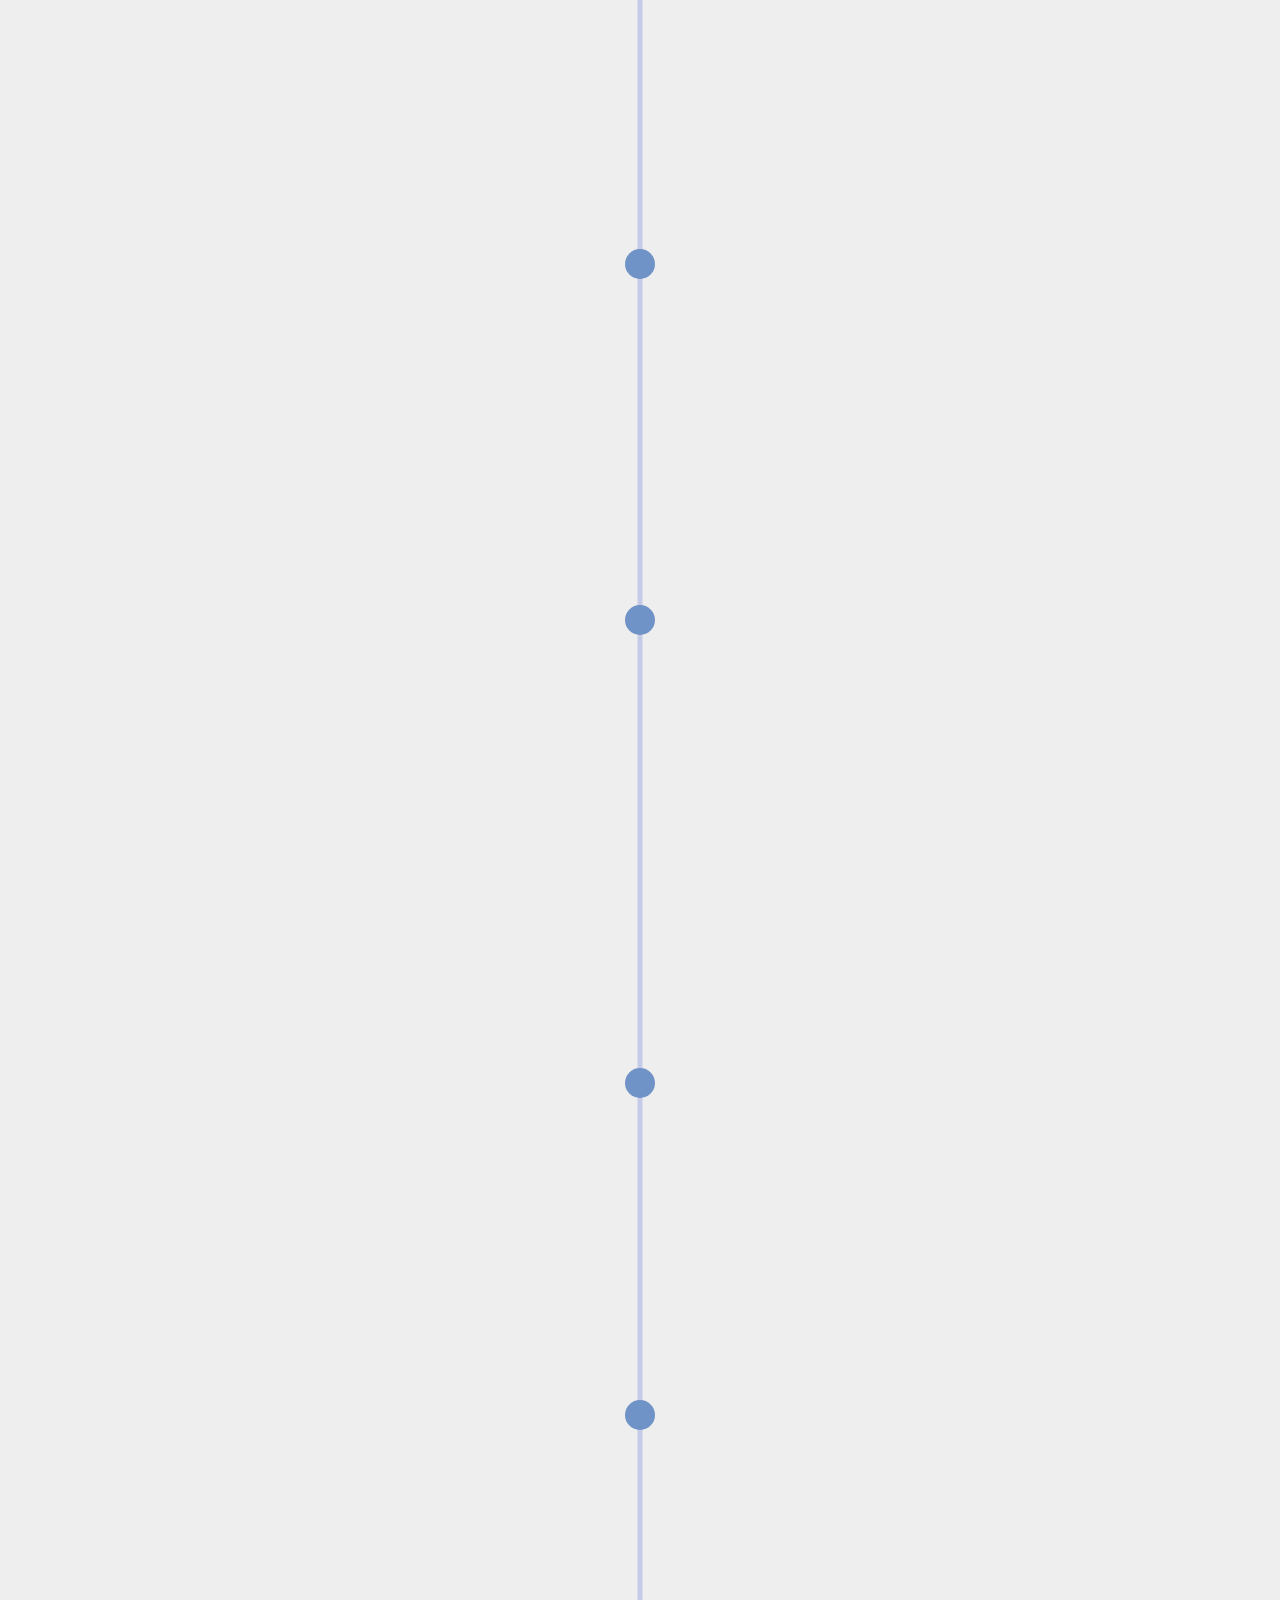
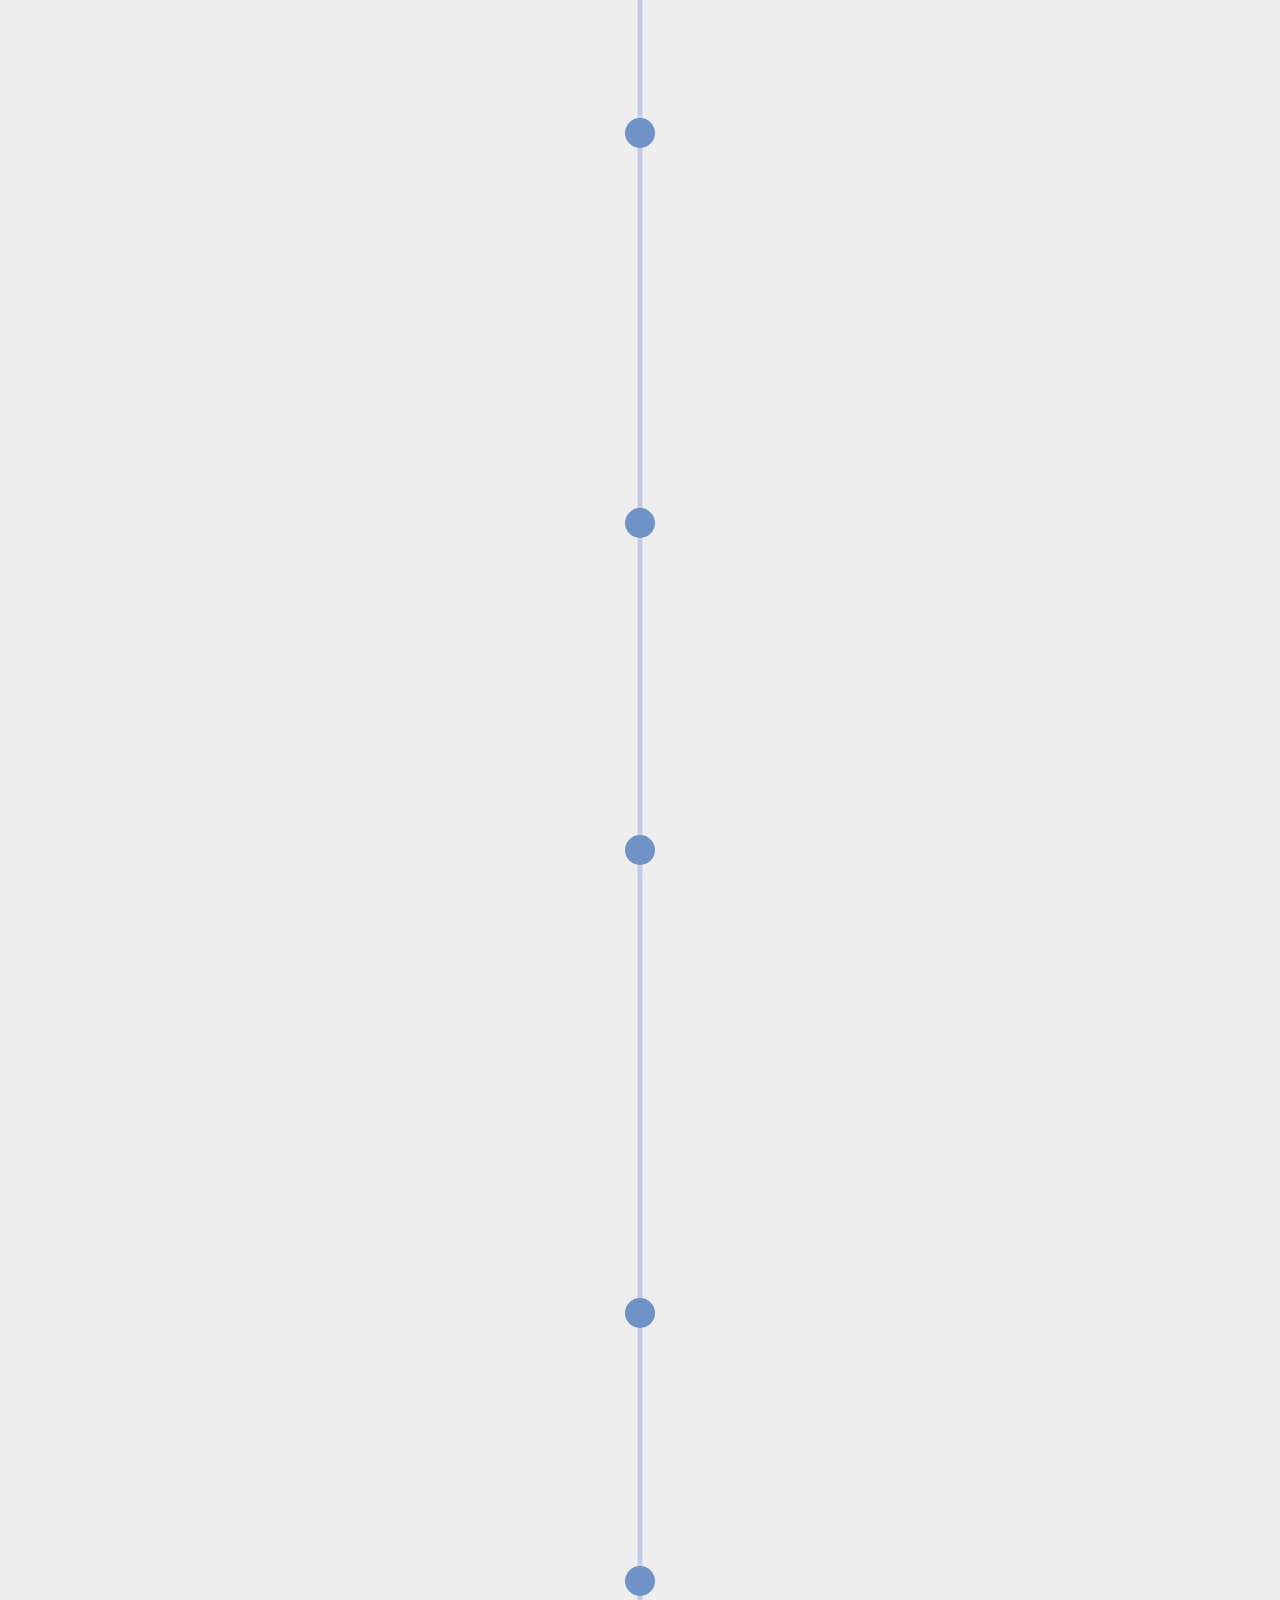
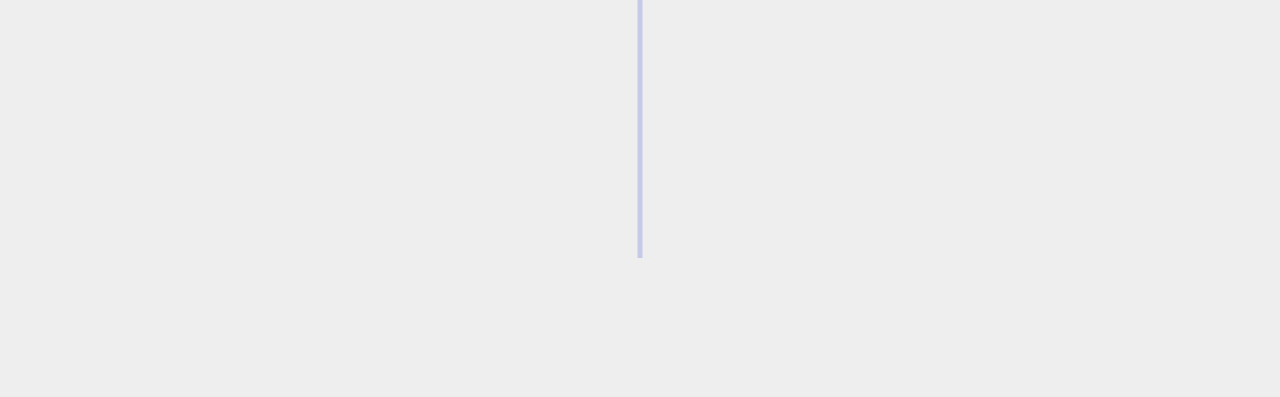
==== commit adf9be6e: "march edit" ====
--- a/index.html
+++ b/index.html
@@ -103,7 +103,7 @@
             <div class="timeline-content js--fadeInLeft">
             <div class="date">Mar 2022</div>
             <h2>March</h2>
-            <blockquote>Lorem ipsum dolor sit amet, consectetur adipisicing elit. Dicta explicabo debitis omnis dolor iste fugit totam quasi inventore!</blockquote>
+            <blockquote>Vanya joins the 18 club and the minors are now outnumbered. We semi solved a murder mystery case. Learned none of us will become detectives except Jas. This was the month of yelling at eachother in our cars in random parking lots.</blockquote>
             </div>
         </div>   
     
@@ -116,7 +116,7 @@
                 <h2>April</h2>
             </div>
             <div class="date">Apr 2022</div>
-            <p>Lorem ipsum dolor sit amet, consectetur adipisicing elit. Maxime ipsa ratione omnis alias cupiditate saepe atque totam aperiam sed nulla voluptatem recusandae dolor, nostrum excepturi amet in dolores. Alias, ullam.</p>
+            <p>Were going on a trip this month and kidnapping Lamisha,</p>
             <a class="bnt-more" href="javascript:void(0)">More</a>
             </div>
         </div>  
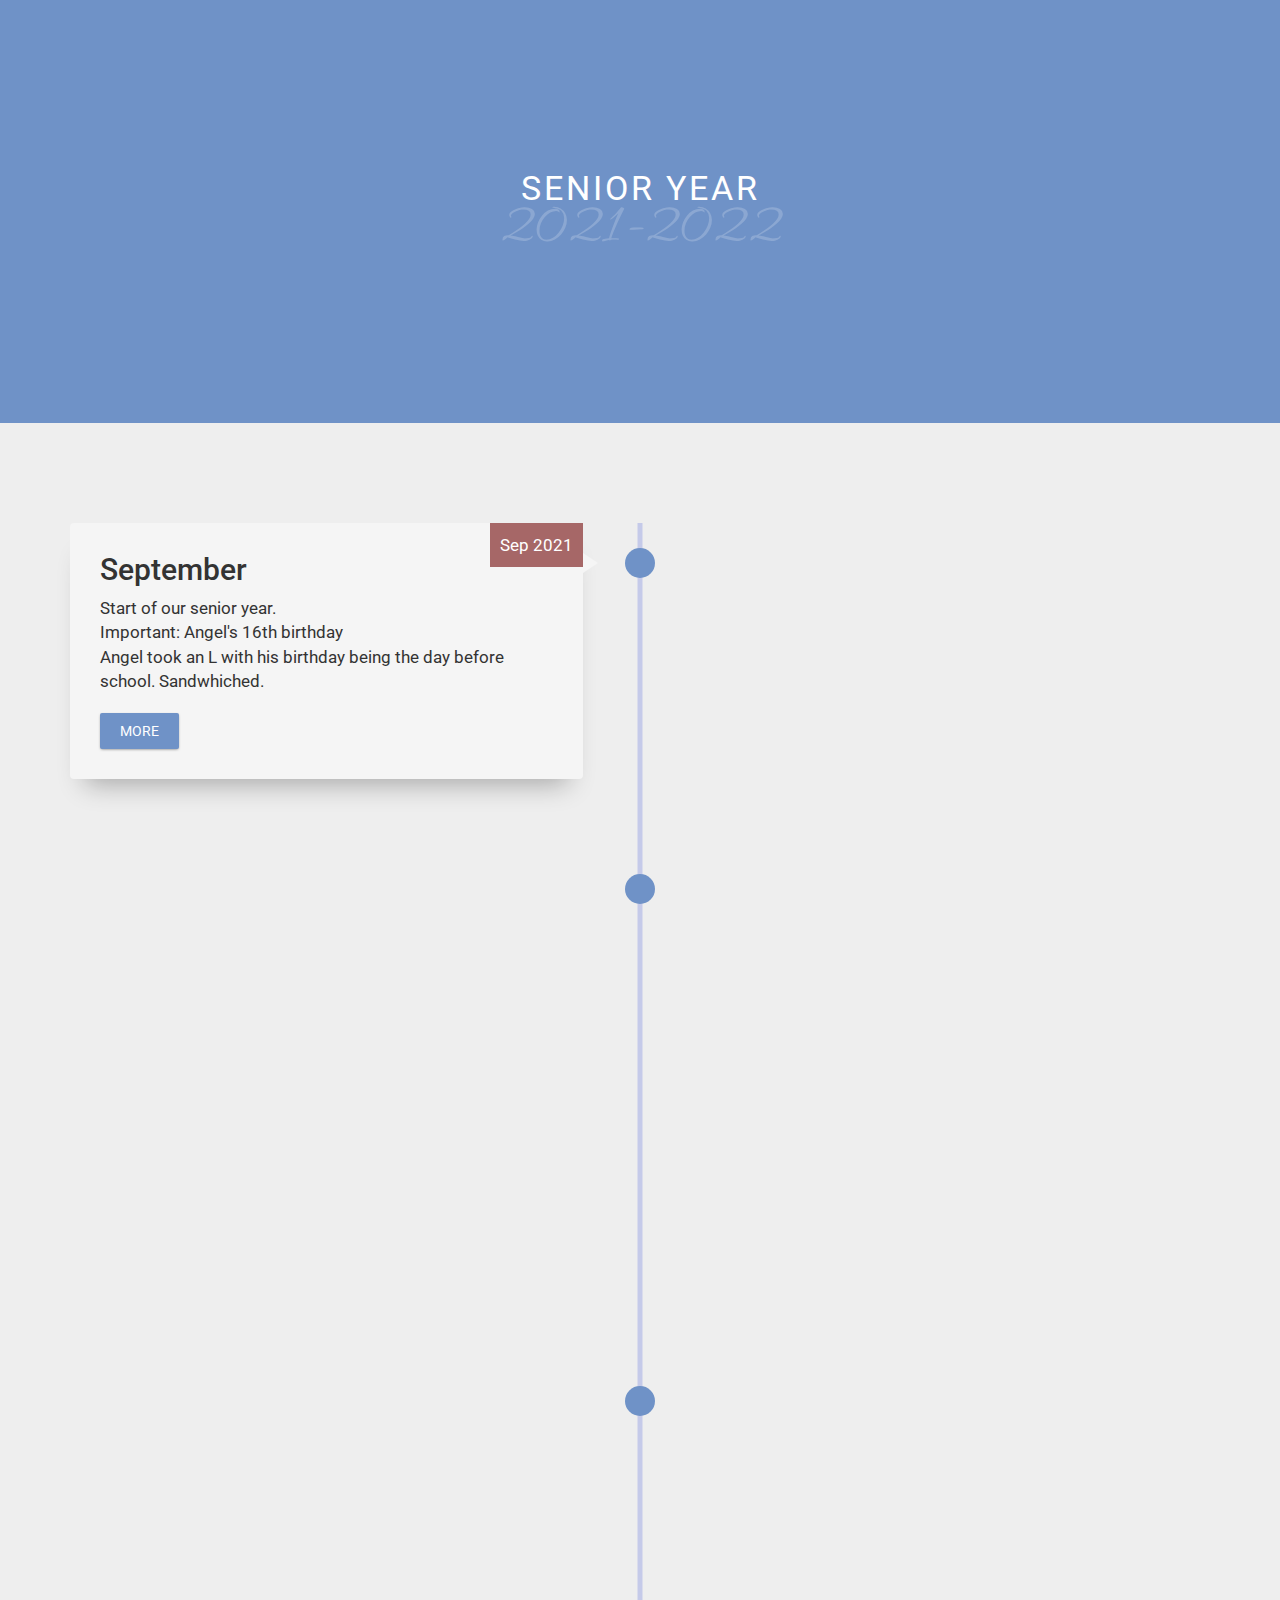
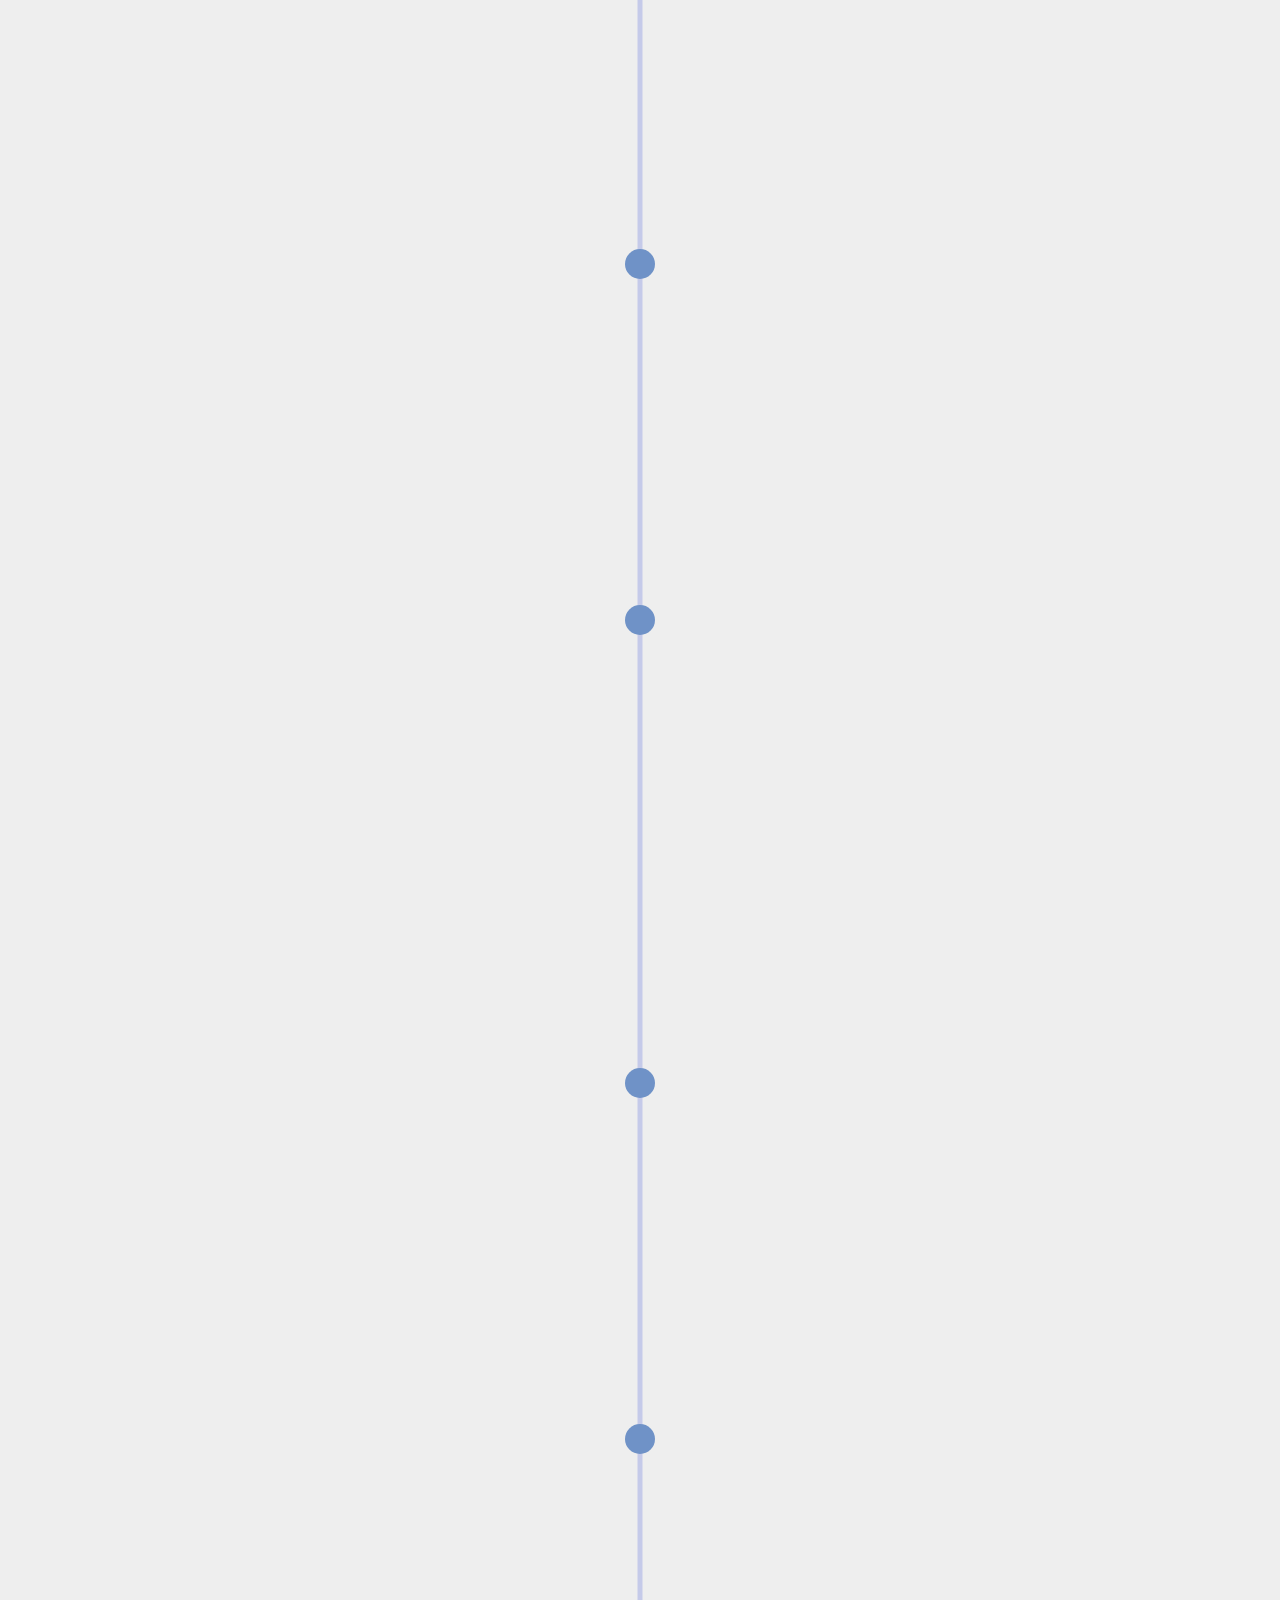
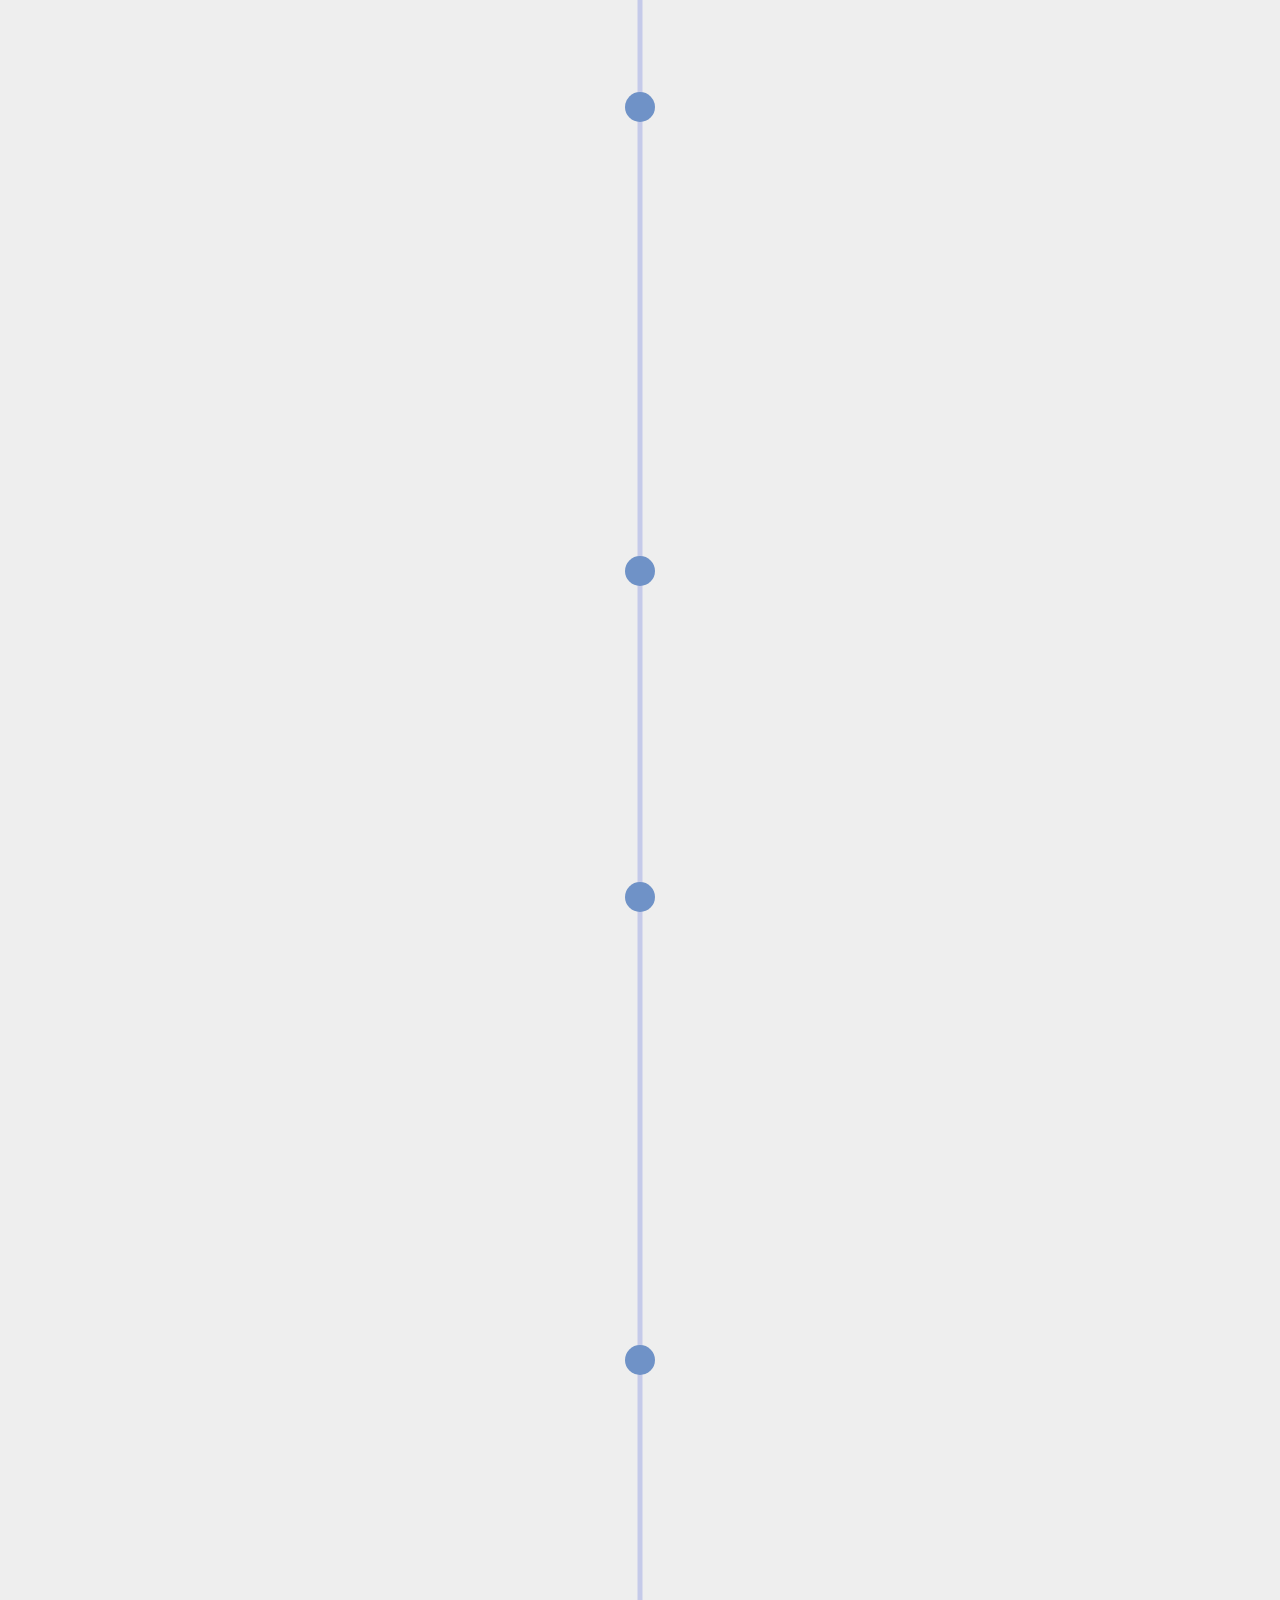
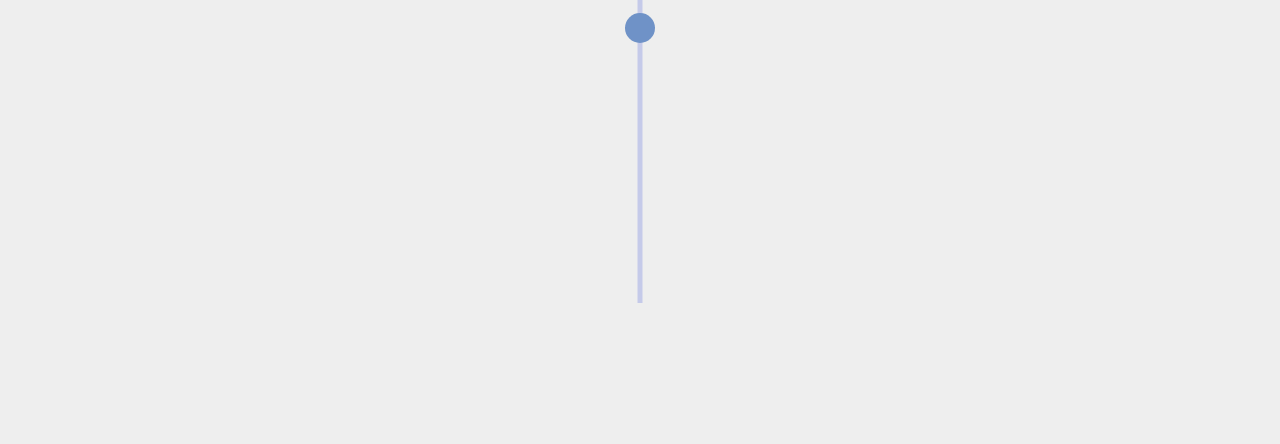
==== commit f609a0cd: "ghjbnm," ====
--- a/index.html
+++ b/index.html
@@ -25,7 +25,7 @@
             <h2>September</h2>
             <div class="date">Sep 2021</div>
             <p>Start of our senior year.<br>Important: Angel's 16th birthday<br>Angel took an L with his birthday being the day before school. Sandwhiched.</p>
-            <a class="bnt-more" href="javascript:void(0)">More</a>
+            <a class="bnt-more" href="sep.html">More</a>
             </div>
         </div> 
     
@@ -53,7 +53,7 @@
                 <h2>November</h2>
             </div>
             <div class="date">Nov 2021</div>
-            <p>Richmond became legal and Lamisha turned 17. For some reason this was our out late on a Monday era. Unfortunately it was the beginning of college applications but that was a later problem.</p>
+            <p>Lorem ipsum dolor sit amet, consectetur adipisicing elit. Maxime ipsa ratione omnis alias cupiditate saepe atque totam aperiam sed nulla voluptatem recusandae dolor, nostrum excepturi amet in dolores. Alias, ullam.</p>
             <a class="bnt-more" href="javascript:void(0)">More</a>
             </div>
         </div>   
@@ -65,7 +65,7 @@
             <div class="timeline-content js--fadeInRight">
             <h2>December</h2>
             <div class="date">Dec 2021</div>
-            <p>Tis the season and the long awaited winter break had finally begun. Unfortunately there was a lot going on so we didn't do as much as we wanted to be but there we're still some fun moments.</p>
+            <p>Lorem ipsum dolor sit amet, consectetur adipisicing elit. Maxime ipsa ratione omnis alias cupiditate saepe atque totam aperiam sed nulla voluptatem recusandae dolor, nostrum excepturi amet in dolores. Alias, ullam.</p>
             <a class="bnt-more" href="javascript:void(0)">More</a>
             </div>
         </div>   
@@ -79,7 +79,7 @@
                 <h2>January</h2>
             </div>
             <div class="date">Jan 2022</div>
-            <p>Graduation year. What a great sounding year. I finally had a date with Vanya and Jasmine <3<br>Uhhh I started the year under quarantine but also snow days. It actually snowed.</p>
+            <p>Lorem ipsum dolor sit amet, consectetur adipisicing elit. Maxime ipsa ratione omnis alias cupiditate saepe atque totam aperiam sed nulla voluptatem recusandae dolor, nostrum excepturi amet in dolores. Alias, ullam.</p>
             <a class="bnt-more" href="javascript:void(0)">More</a>
             </div>
         </div>   
@@ -91,7 +91,7 @@
             <div class="timeline-content js--fadeInRight">                
             <div class="date">Feb 2022</div>
             <h2>February</h2>
-            <p>Hannah has joined the legal people club. We tried skating at one point. Learned that we are not skating people and maybe never will be. Listen to Adan's interview that day</p>
+            <p>Lorem ipsum dolor sit amet, consectetur adipisicing elit. Maxime ipsa ratione omnis alias cupiditate saepe atque totam aperiam sed nulla voluptatem recusandae dolor, nostrum excepturi amet in dolores. Alias, ullam.</p>
             <a class="bnt-more" href="javascript:void(0)">More</a>
             </div>
         </div>  
@@ -103,7 +103,7 @@
             <div class="timeline-content js--fadeInLeft">
             <div class="date">Mar 2022</div>
             <h2>March</h2>
-            <blockquote>Vanya joins the 18 club and the minors are now outnumbered. We semi solved a murder mystery case. Learned none of us will become detectives except Jas. This was the month of yelling at eachother in our cars in random parking lots.</blockquote>
+            <blockquote>Lorem ipsum dolor sit amet, consectetur adipisicing elit. Dicta explicabo debitis omnis dolor iste fugit totam quasi inventore!</blockquote>
             </div>
         </div>   
     
@@ -116,7 +116,7 @@
                 <h2>April</h2>
             </div>
             <div class="date">Apr 2022</div>
-            <p>Were going on a trip this month and kidnapping Lamisha,</p>
+            <p>Lorem ipsum dolor sit amet, consectetur adipisicing elit. Maxime ipsa ratione omnis alias cupiditate saepe atque totam aperiam sed nulla voluptatem recusandae dolor, nostrum excepturi amet in dolores. Alias, ullam.</p>
             <a class="bnt-more" href="javascript:void(0)">More</a>
             </div>
         </div>  
@@ -169,7 +169,5 @@
             <a class="bnt-more" href="javascript:void(0)">More</a>
             </div>
         </div>
-    
-        </div>
     </section>
-</html>
+</html>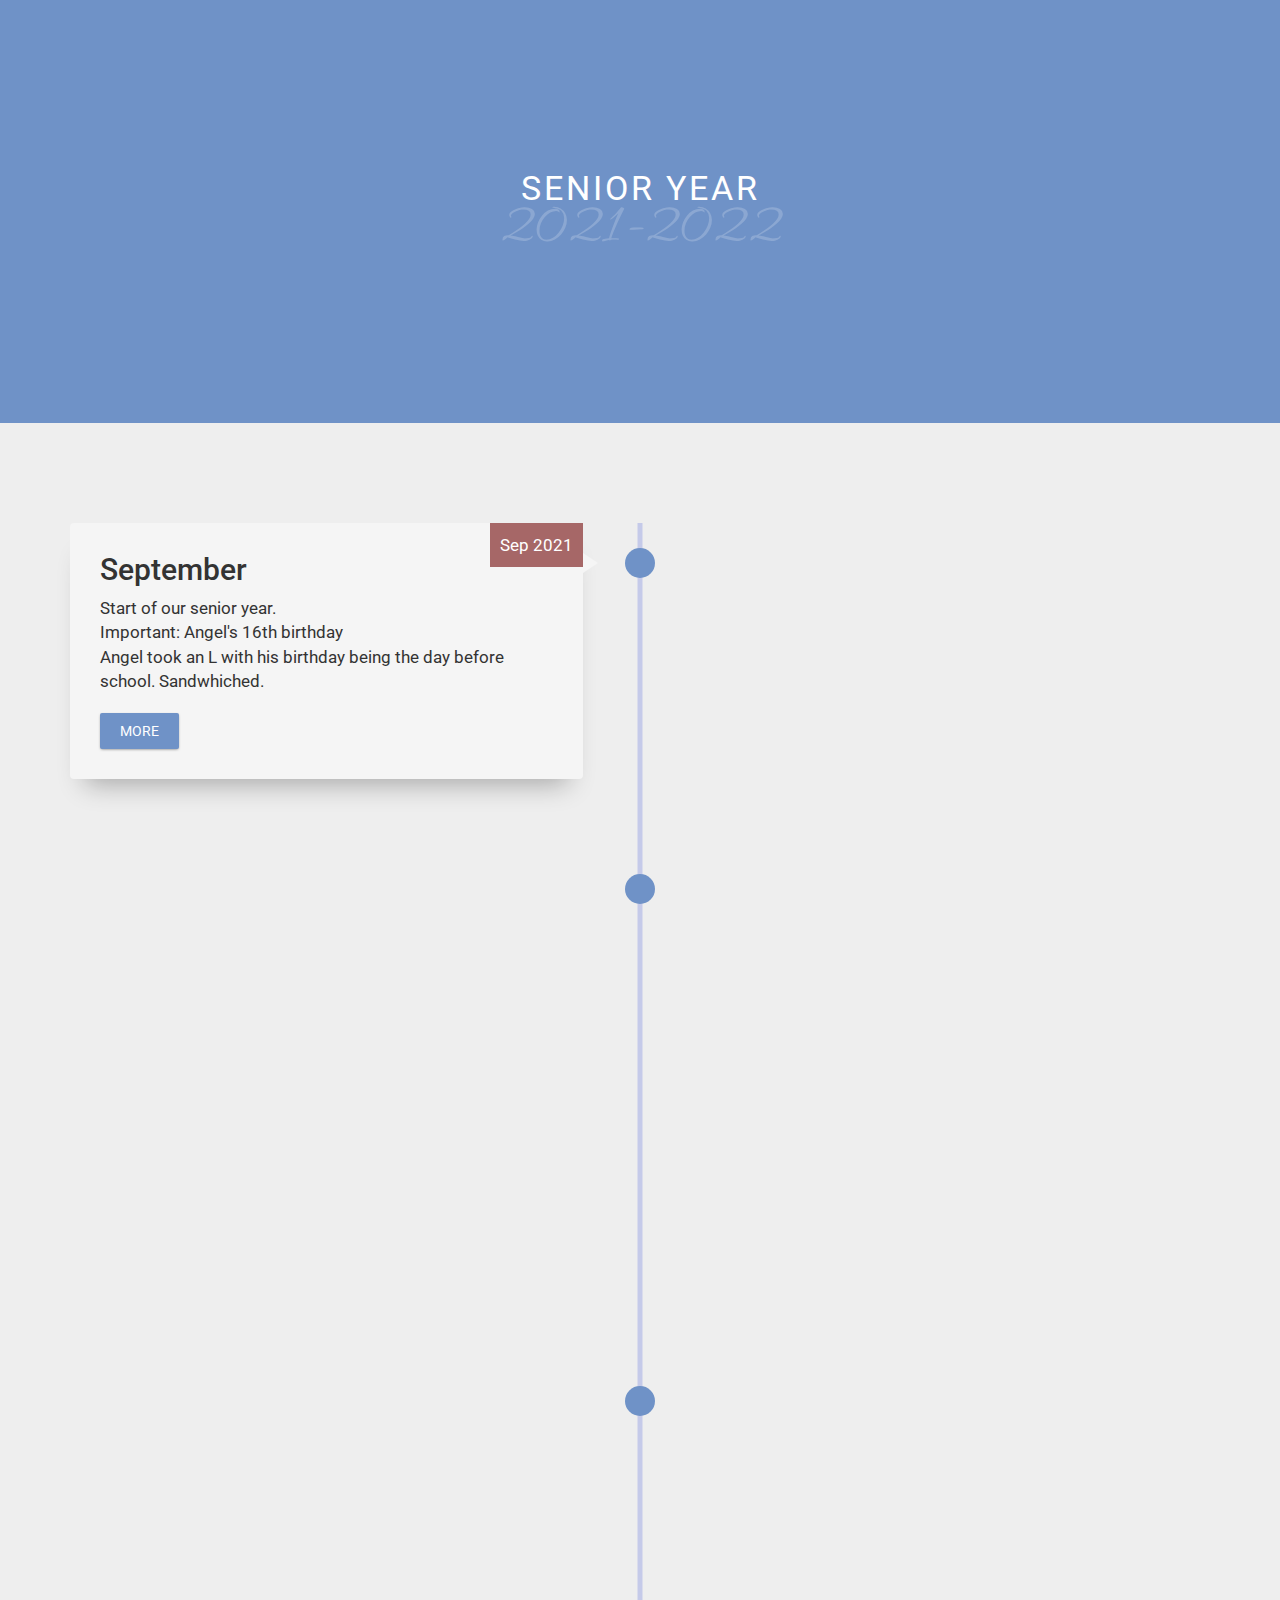
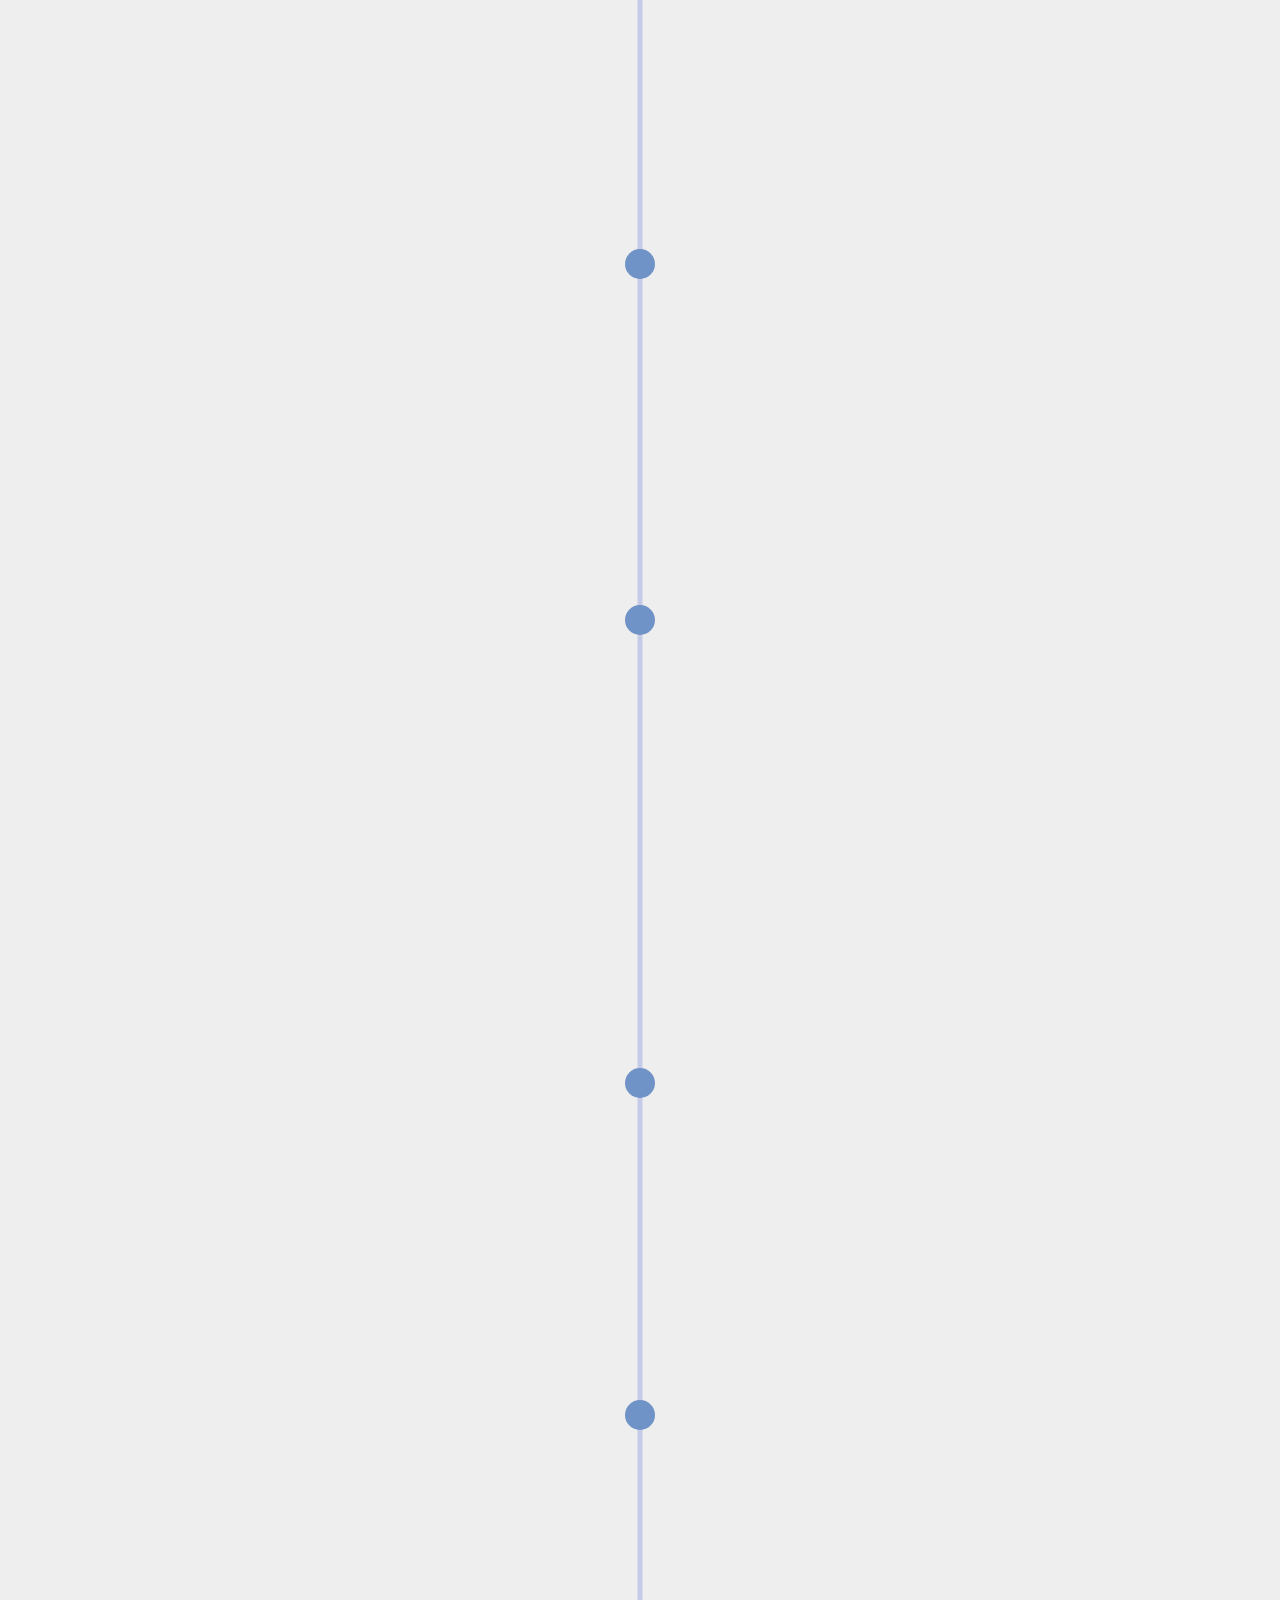
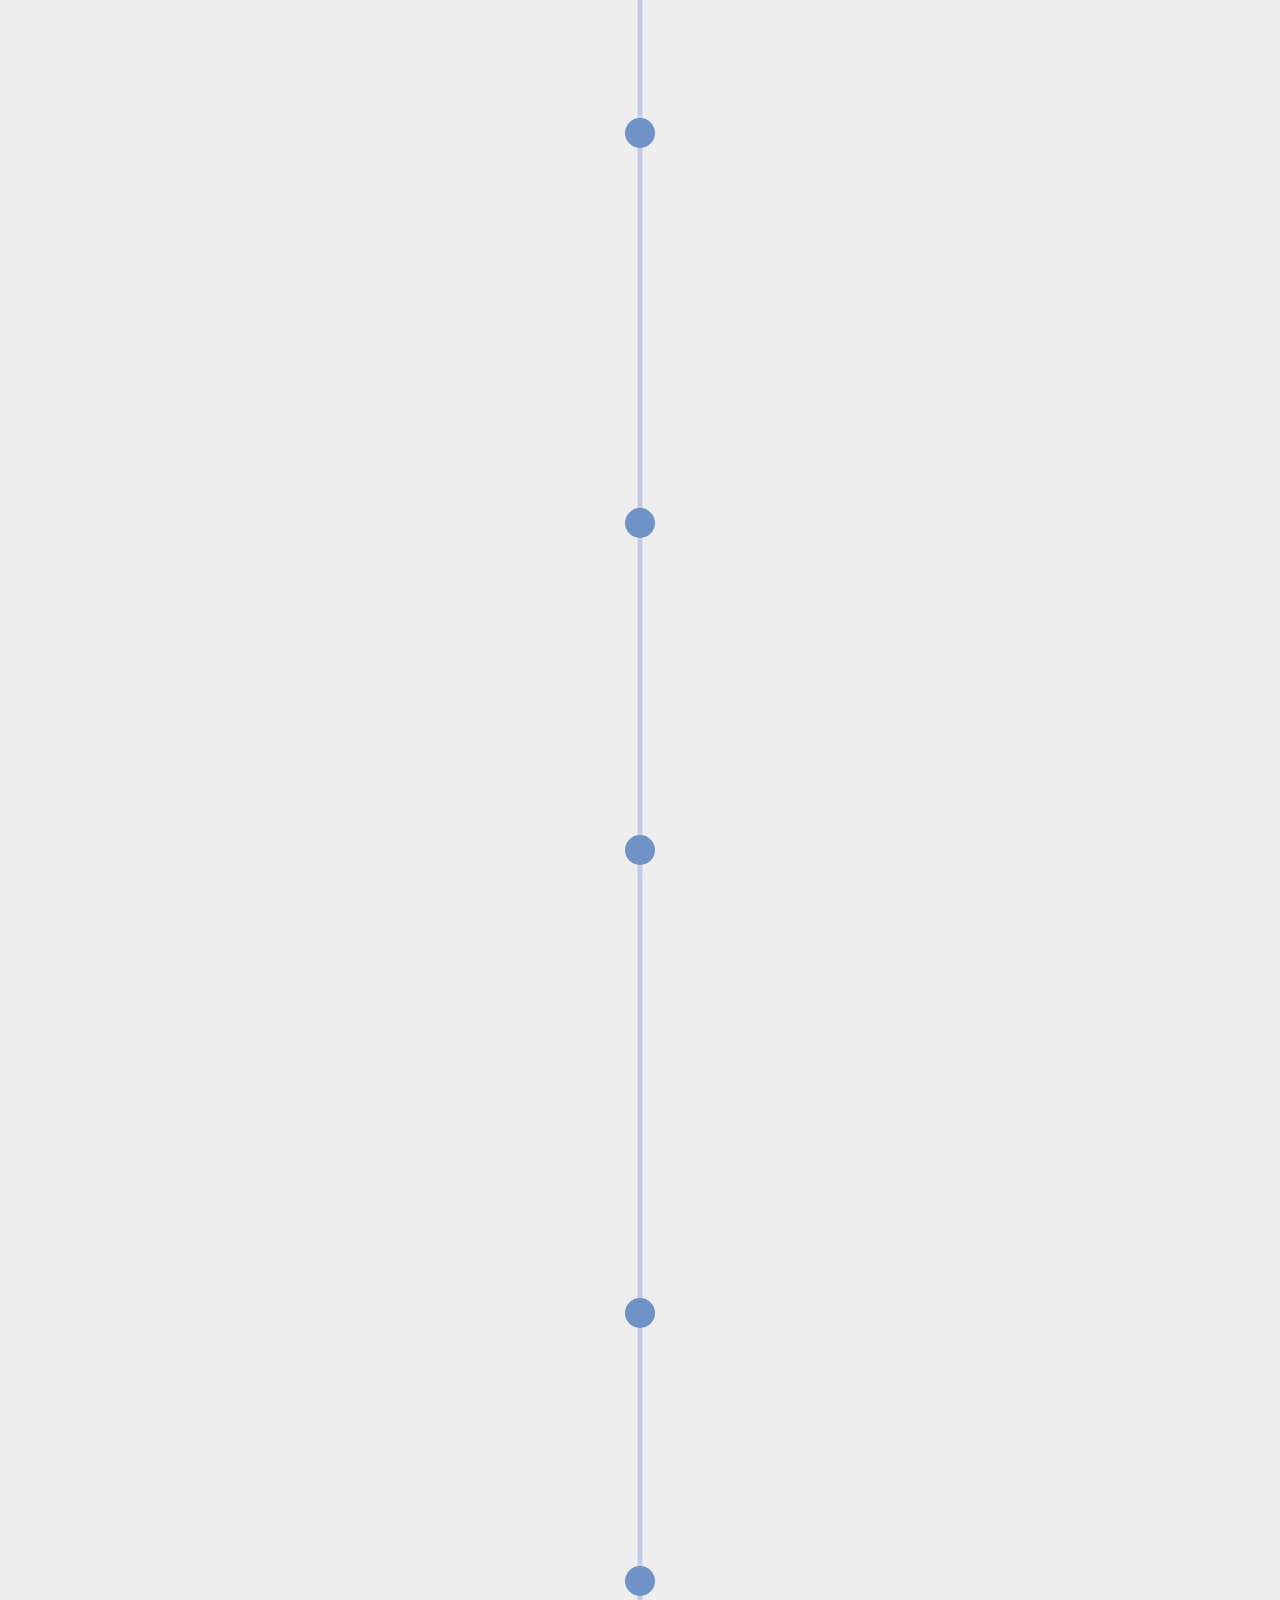
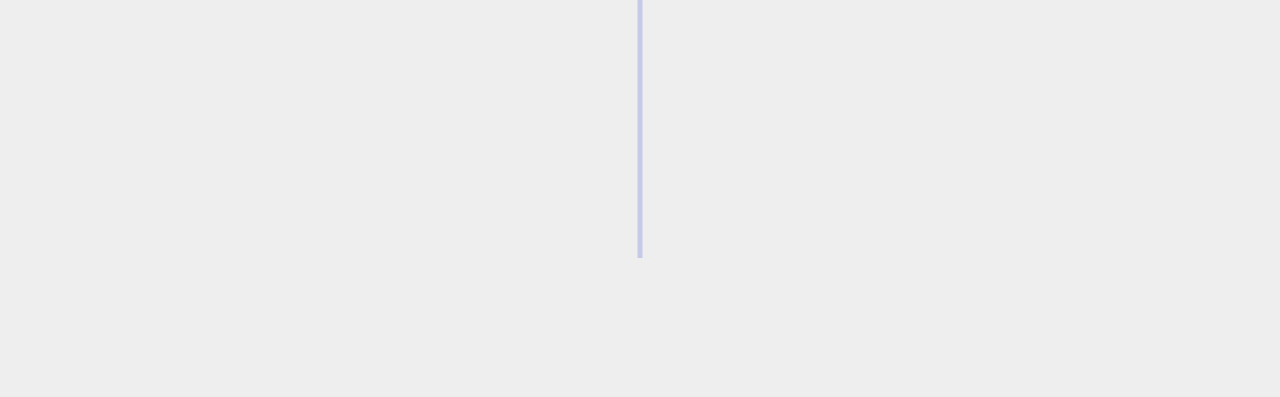
==== commit b8439a5e: "Merge branch 'master' of https://github.com/Xitlaly-P/senioryear" ====
--- a/index.html
+++ b/index.html
@@ -53,7 +53,7 @@
                 <h2>November</h2>
             </div>
             <div class="date">Nov 2021</div>
-            <p>Lorem ipsum dolor sit amet, consectetur adipisicing elit. Maxime ipsa ratione omnis alias cupiditate saepe atque totam aperiam sed nulla voluptatem recusandae dolor, nostrum excepturi amet in dolores. Alias, ullam.</p>
+            <p>Richmond became legal and Lamisha turned 17. For some reason this was our out late on a Monday era. Unfortunately it was the beginning of college applications but that was a later problem.</p>
             <a class="bnt-more" href="javascript:void(0)">More</a>
             </div>
         </div>   
@@ -65,7 +65,7 @@
             <div class="timeline-content js--fadeInRight">
             <h2>December</h2>
             <div class="date">Dec 2021</div>
-            <p>Lorem ipsum dolor sit amet, consectetur adipisicing elit. Maxime ipsa ratione omnis alias cupiditate saepe atque totam aperiam sed nulla voluptatem recusandae dolor, nostrum excepturi amet in dolores. Alias, ullam.</p>
+            <p>Tis the season and the long awaited winter break had finally begun. Unfortunately there was a lot going on so we didn't do as much as we wanted to be but there we're still some fun moments.</p>
             <a class="bnt-more" href="javascript:void(0)">More</a>
             </div>
         </div>   
@@ -79,7 +79,7 @@
                 <h2>January</h2>
             </div>
             <div class="date">Jan 2022</div>
-            <p>Lorem ipsum dolor sit amet, consectetur adipisicing elit. Maxime ipsa ratione omnis alias cupiditate saepe atque totam aperiam sed nulla voluptatem recusandae dolor, nostrum excepturi amet in dolores. Alias, ullam.</p>
+            <p>Graduation year. What a great sounding year. I finally had a date with Vanya and Jasmine <3<br>Uhhh I started the year under quarantine but also snow days. It actually snowed.</p>
             <a class="bnt-more" href="javascript:void(0)">More</a>
             </div>
         </div>   
@@ -91,7 +91,7 @@
             <div class="timeline-content js--fadeInRight">                
             <div class="date">Feb 2022</div>
             <h2>February</h2>
-            <p>Lorem ipsum dolor sit amet, consectetur adipisicing elit. Maxime ipsa ratione omnis alias cupiditate saepe atque totam aperiam sed nulla voluptatem recusandae dolor, nostrum excepturi amet in dolores. Alias, ullam.</p>
+            <p>Hannah has joined the legal people club. We tried skating at one point. Learned that we are not skating people and maybe never will be. Listen to Adan's interview that day</p>
             <a class="bnt-more" href="javascript:void(0)">More</a>
             </div>
         </div>  
@@ -103,7 +103,7 @@
             <div class="timeline-content js--fadeInLeft">
             <div class="date">Mar 2022</div>
             <h2>March</h2>
-            <blockquote>Lorem ipsum dolor sit amet, consectetur adipisicing elit. Dicta explicabo debitis omnis dolor iste fugit totam quasi inventore!</blockquote>
+            <blockquote>Vanya joins the 18 club and the minors are now outnumbered. We semi solved a murder mystery case. Learned none of us will become detectives except Jas. This was the month of yelling at eachother in our cars in random parking lots.</blockquote>
             </div>
         </div>   
     
@@ -116,7 +116,7 @@
                 <h2>April</h2>
             </div>
             <div class="date">Apr 2022</div>
-            <p>Lorem ipsum dolor sit amet, consectetur adipisicing elit. Maxime ipsa ratione omnis alias cupiditate saepe atque totam aperiam sed nulla voluptatem recusandae dolor, nostrum excepturi amet in dolores. Alias, ullam.</p>
+            <p>Were going on a trip this month and kidnapping Lamisha,</p>
             <a class="bnt-more" href="javascript:void(0)">More</a>
             </div>
         </div>  
@@ -170,4 +170,4 @@
             </div>
         </div>
     </section>
-</html>+</html>
